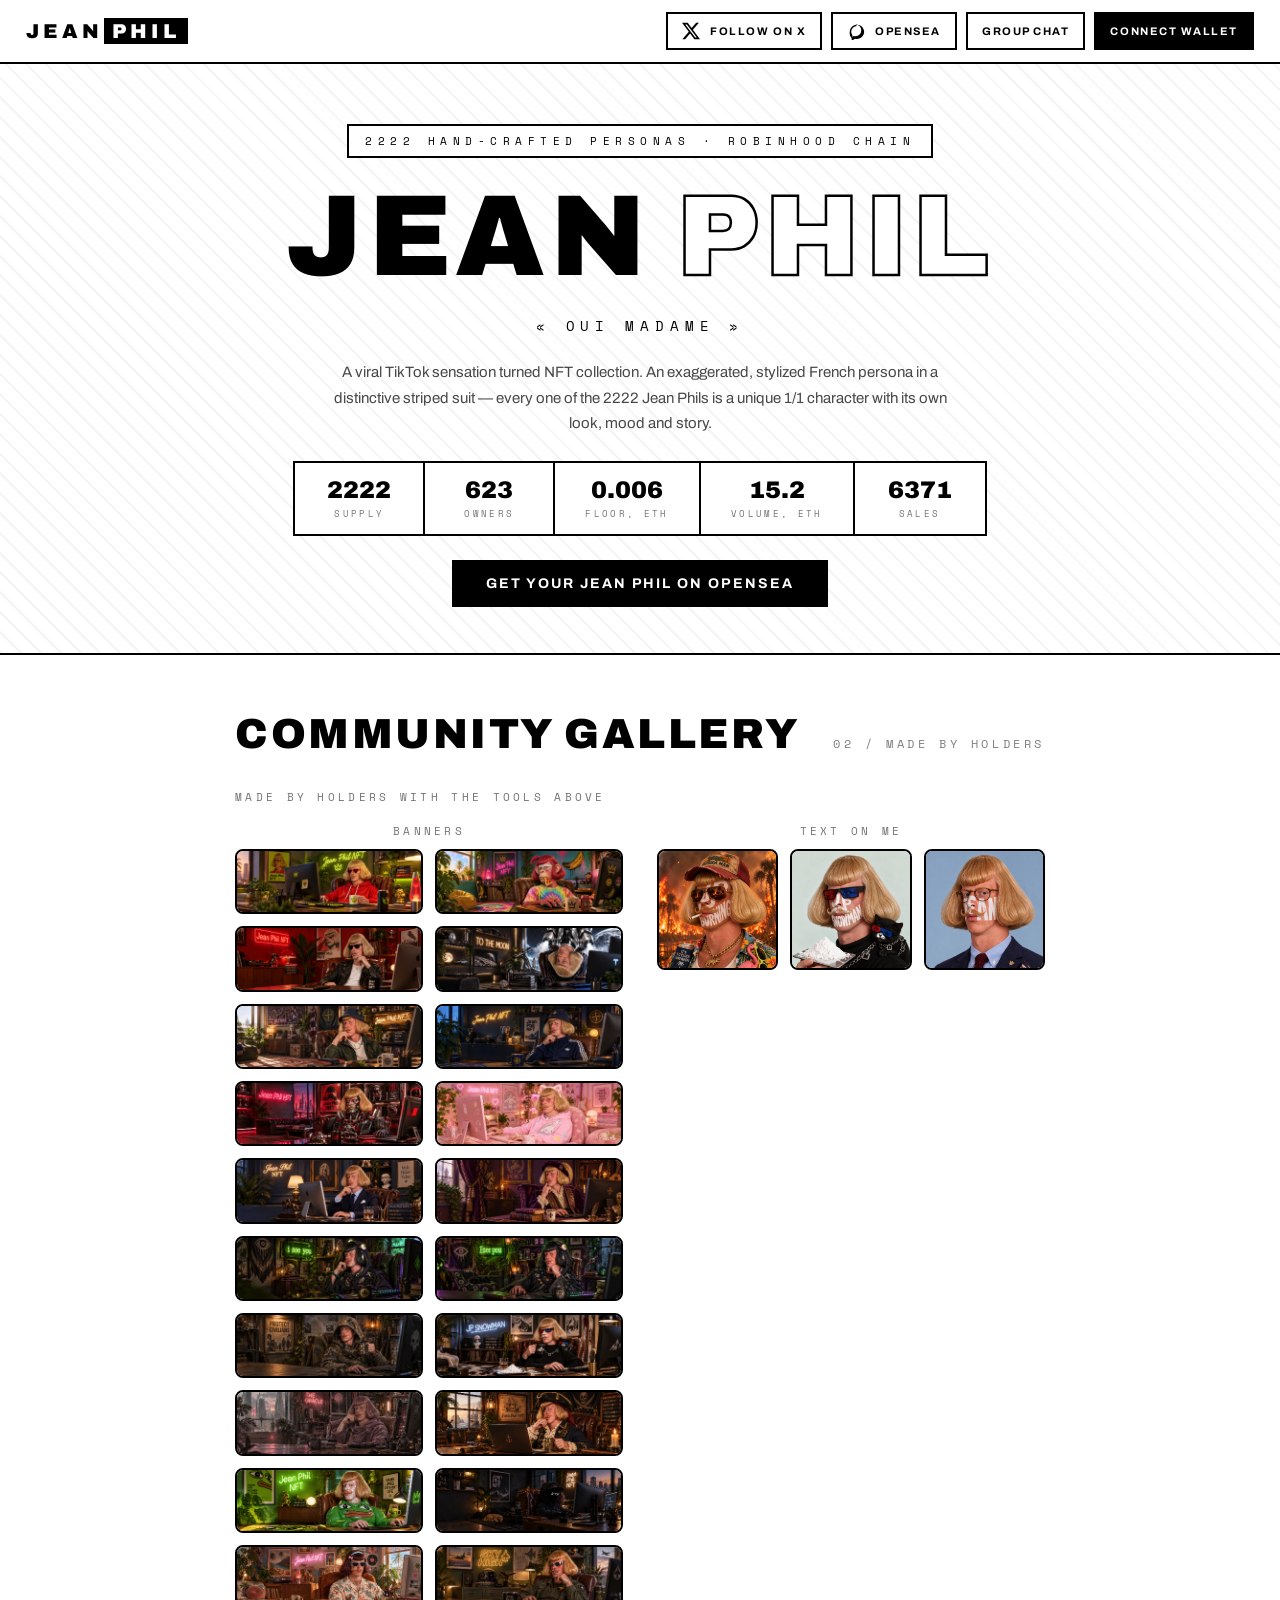
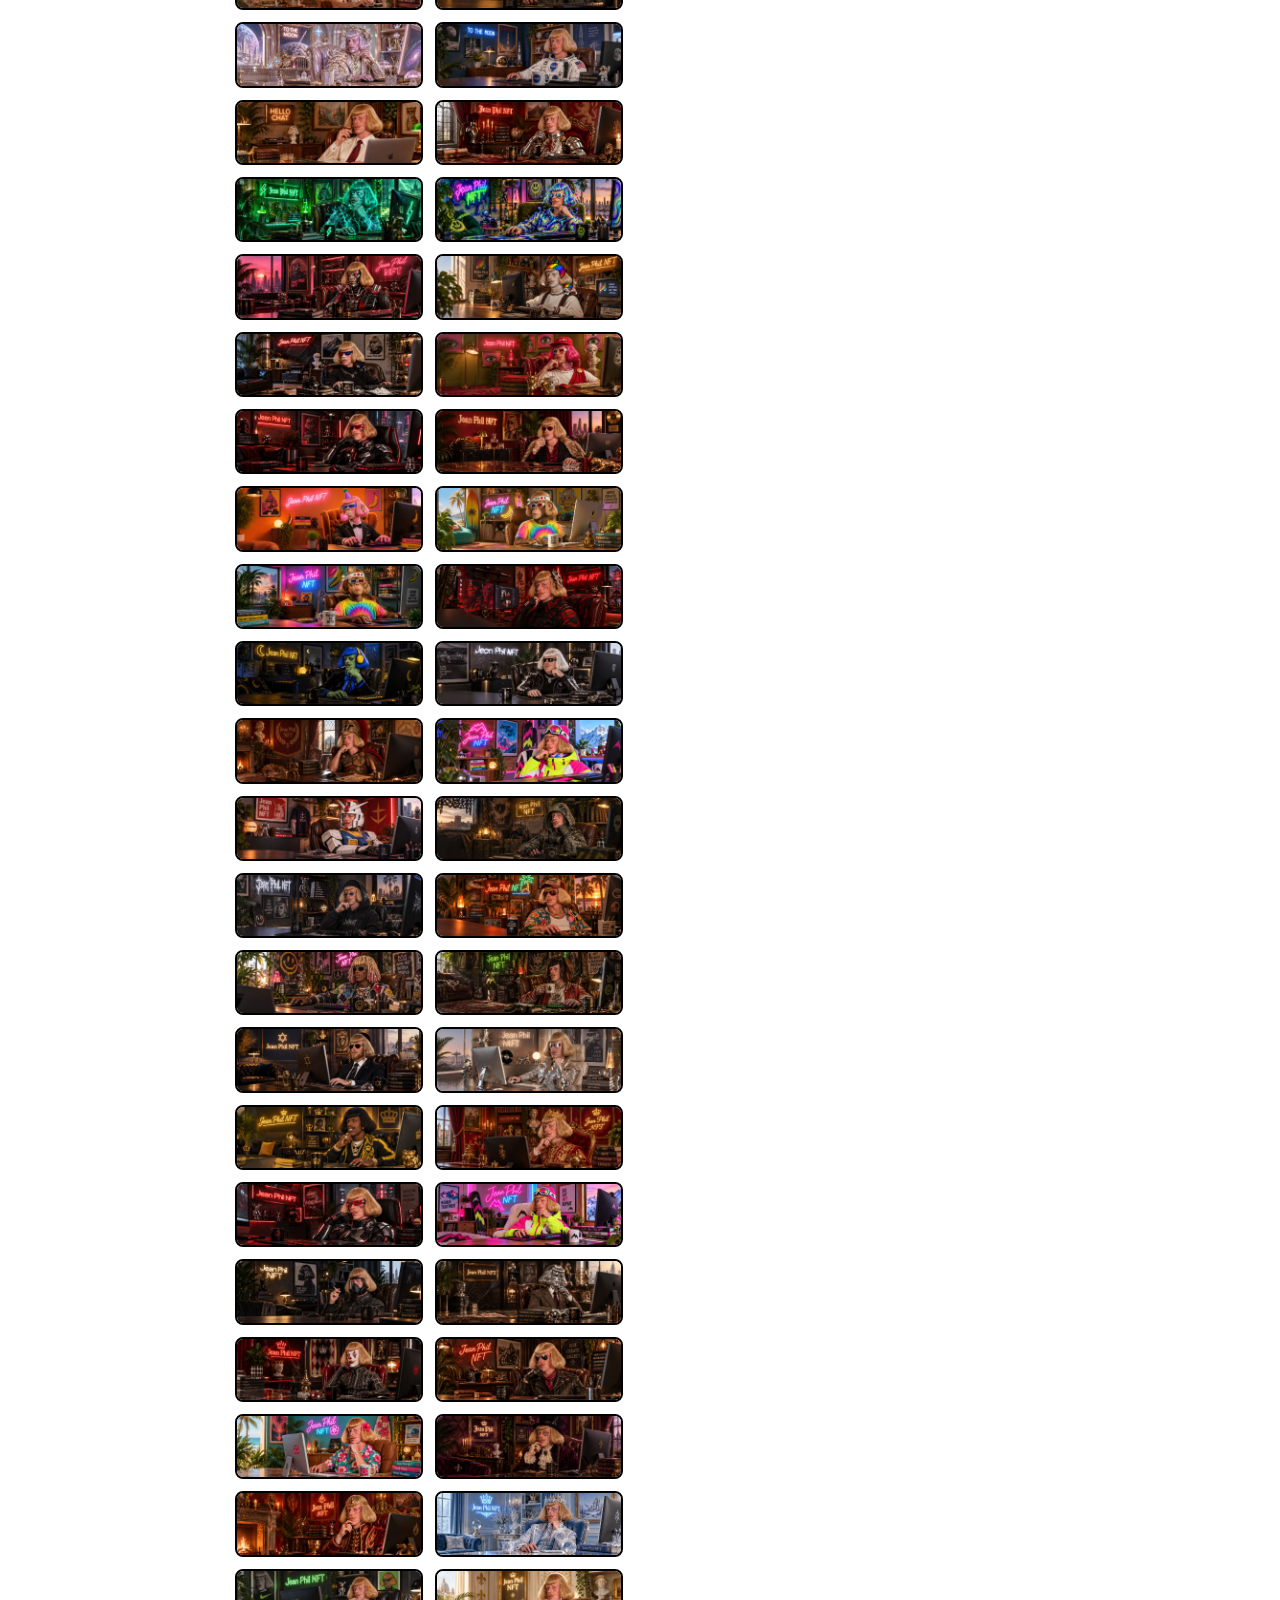
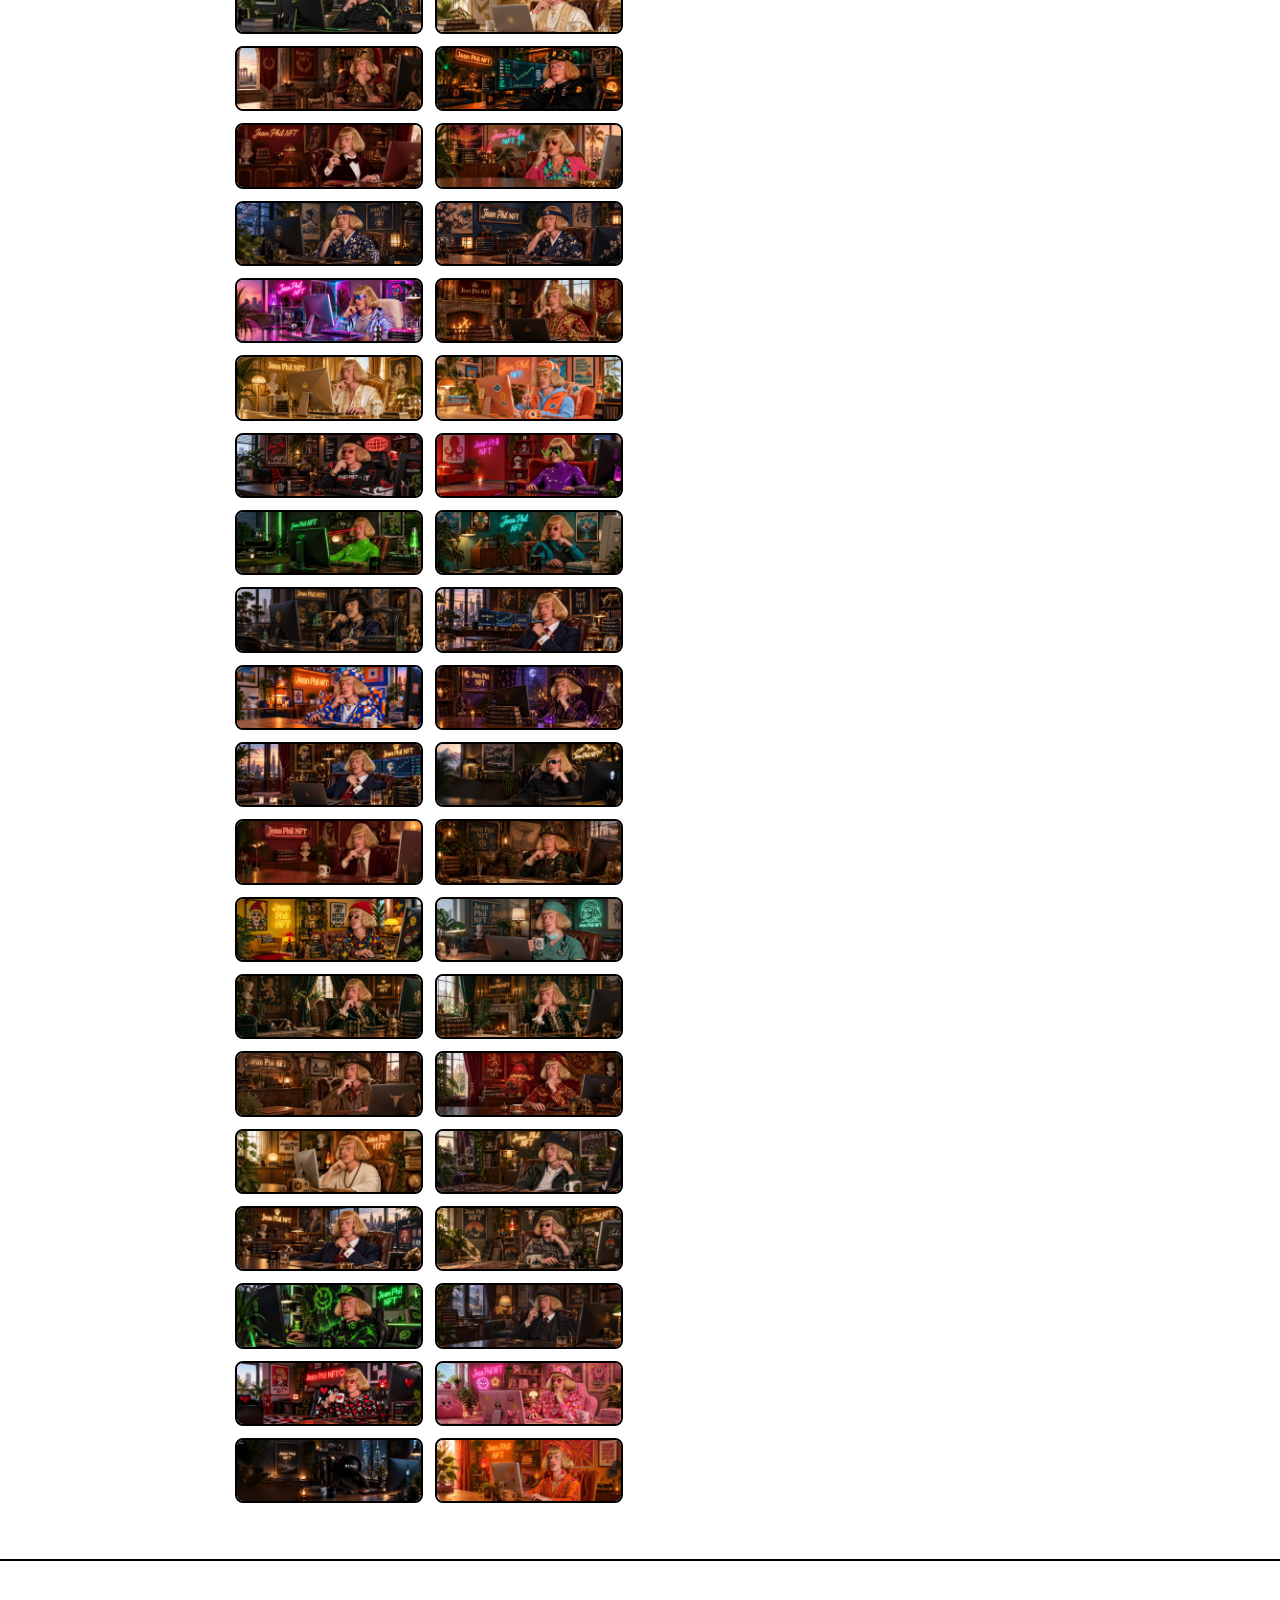
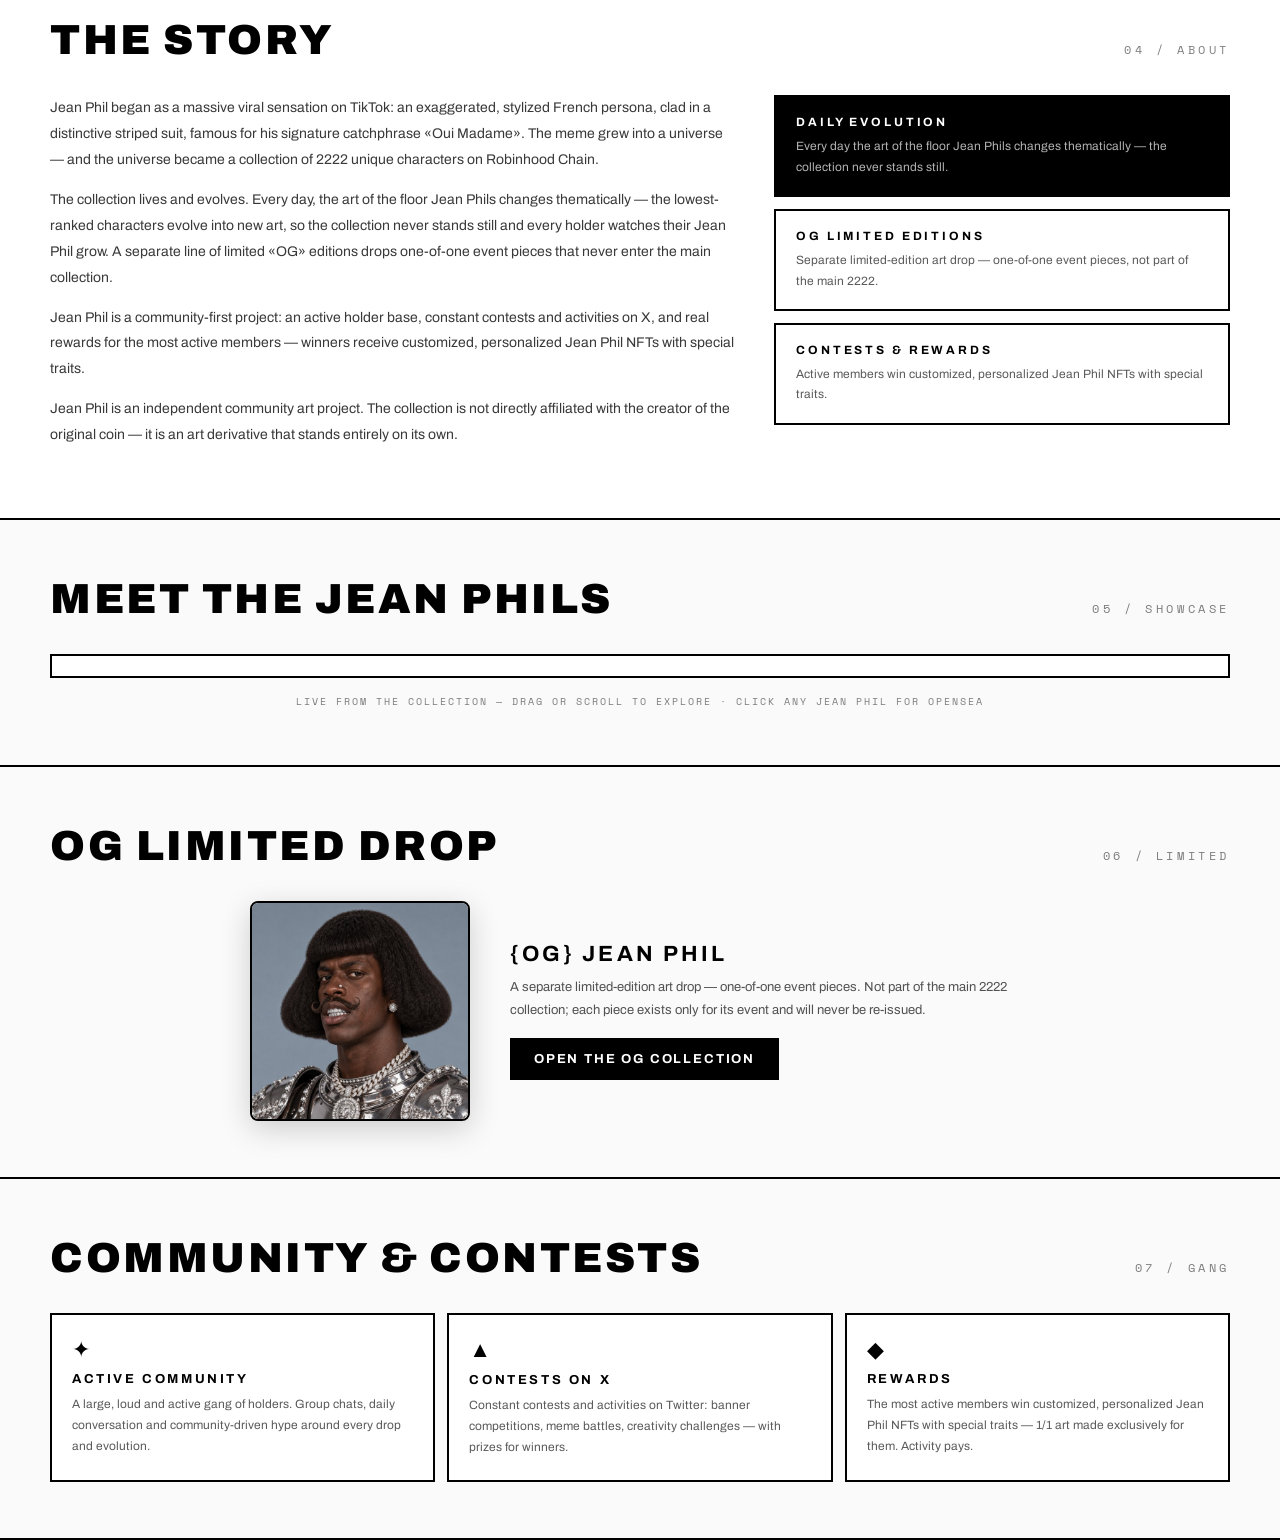
==== index.html @ 1ae53dba "banner maker: FLUX.2 fast path (~30s), status text update" ====
<!DOCTYPE html>
<html lang="en">
<head>
<meta charset="UTF-8">
<meta name="viewport" content="width=device-width, initial-scale=1">
<title>JEAN PHIL — 2222 unique personas on Robinhood Chain</title>
<meta name="description" content="A viral TikTok sensation turned NFT collection. 2222 unique Jean Phils on Robinhood Chain. Daily floor evolution, OG limited editions, holder tools, contests and rewards.">
<link href="https://fonts.googleapis.com/css2?family=Archivo:wght@400;600;700;800;900&family=Space+Mono:wght@400;700&display=swap" rel="stylesheet">
<style>
  * { margin:0; padding:0; box-sizing:border-box; }
  body { font-family:'Archivo',sans-serif; background:#ffffff; color:#000; -webkit-font-smoothing:antialiased; display:flex; flex-direction:column; align-items:center; }
  a { color:inherit; }
  .mono, .step, .sync, .status, .hint, .tool-sub { font-family:'Space Mono',monospace; }

  /* ---------- buttons ---------- */
  .btn {
    display:inline-flex; align-items:center; gap:10px;
    border:2px solid #000; background:#fff; color:#000;
    padding:12px 22px; font-family:'Archivo'; font-weight:700; font-size:13px;
    letter-spacing:.14em; text-transform:uppercase; text-decoration:none;
    cursor:pointer; transition:background .12s ease, color .12s ease;
  }
  .btn svg { width:18px; height:18px; fill:currentColor; }
  .btn:hover { background:#000; color:#fff; }
  .btn.solid { background:#000; color:#fff; }
  .btn.solid:hover { background:#333; }
  .btn.holders { background:#10b257; border-color:#10b257; color:#fff; }
  .btn.holders:hover { background:#0c8a45; border-color:#0c8a45; }

  /* ---------- header ---------- */
  header {
    position:sticky; top:0; z-index:100; background:#fff;
    border-bottom:2px solid #000;
    display:flex; align-items:center; justify-content:space-between;
    padding:12px 26px; gap:14px; flex-wrap:wrap; width:100%;
  }
  .logo { font-weight:900; font-size:20px; letter-spacing:.22em; text-decoration:none; }
  .logo em { font-style:normal; background:#000; color:#fff; padding:2px 8px; }
  nav { display:flex; gap:9px; flex-wrap:wrap; }
  nav .btn { padding:8px 14px; font-size:11px; }

  /* ---------- hero ---------- */
  .hero {
    border-bottom:2px solid #000; width:100%;
    padding:60px 24px 46px;
    display:flex; flex-direction:column; align-items:center; gap:24px; text-align:center;
    background:repeating-linear-gradient(45deg, #f4f4f4 0 2px, transparent 2px 14px);
  }
  .kicker { font-family:'Space Mono'; font-size:11px; letter-spacing:.5em; text-transform:uppercase; border:2px solid #000; padding:7px 16px; background:#fff; }
  .hero h1 { font-size:clamp(54px,9vw,120px); font-weight:900; letter-spacing:.04em; line-height:.95; }
  .hero h1 span { -webkit-text-stroke:2.5px #000; color:#fff; }
  .oui { font-family:'Space Mono'; font-size:14px; letter-spacing:.42em; text-transform:uppercase; }
  .lead { max-width:620px; font-size:15px; line-height:1.7; color:rgba(0,0,0,.72); }
  .stats { display:flex; border:2px solid #000; background:#fff; flex-wrap:wrap; }
  .stat { padding:14px 30px; border-right:2px solid #000; text-align:center; min-width:130px; }
  .stat:last-child { border-right:none; }
  .stat b { display:block; font-size:24px; font-weight:900; }
  .stat span { font-family:'Space Mono'; font-size:9px; letter-spacing:.26em; text-transform:uppercase; color:rgba(0,0,0,.55); }

  /* ---------- sections ---------- */
  section { padding:56px 24px; border-bottom:2px solid #000; width:100%; }
  .wrap { max-width:1180px; margin:0 auto; }
  .sec-head { display:flex; align-items:baseline; justify-content:space-between; gap:20px; margin-bottom:32px; flex-wrap:wrap; }
  .sec-head h2 { font-size:clamp(26px,4vw,42px); font-weight:900; letter-spacing:.06em; text-transform:uppercase; }
  .sec-head .num { font-family:'Space Mono'; font-size:12px; letter-spacing:.3em; color:rgba(0,0,0,.5); }

  /* story */
  .about-grid { display:grid; grid-template-columns:1.2fr .8fr; gap:40px; }
  .about-grid p { font-size:14px; line-height:1.85; color:rgba(0,0,0,.78); margin-bottom:14px; }
  .cards { display:flex; flex-direction:column; gap:12px; }
  .card { border:2px solid #000; padding:18px 20px; background:#fff; }
  .card h4 { font-size:12px; letter-spacing:.24em; text-transform:uppercase; margin-bottom:7px; }
  .card p { font-size:12px; line-height:1.7; color:rgba(0,0,0,.65); margin:0; }
  .card.invert { background:#000; color:#fff; }
  .card.invert p { color:rgba(255,255,255,.7); }

  /* laboratory banner */
  .lab-banner { position:relative; border-top:2px solid #000; border-bottom:2px solid #000; color:#fff; overflow:hidden; background:url("/assets/lab-banner.jpg") center 30%/cover no-repeat; }
  .lab-banner::before { content:""; position:absolute; inset:0; background:linear-gradient(100deg, rgba(11,6,22,.94) 0%, rgba(18,9,36,.78) 46%, rgba(10,6,18,.22) 100%); }
  .lab-in { position:relative; z-index:1; display:flex; align-items:center; gap:44px; flex-wrap:wrap; padding:64px 20px; max-width:1140px; margin:0 auto; }
  .lab-txt { flex:1 1 340px; }
  .lab-kick { font-family:'Space Mono',monospace; font-size:10px; letter-spacing:.34em; text-transform:uppercase; color:#2be488; }
  .lab-txt h2 { font-family:'Archivo',sans-serif; font-size:clamp(30px,4.6vw,54px); font-weight:900; text-transform:uppercase; line-height:.98; margin:12px 0 12px; color:#fff; }
  .lab-txt h2 em { font-style:normal; color:#b79bff; }
  .lab-txt p { font-size:13px; line-height:1.7; color:rgba(255,255,255,.72); max-width:460px; margin-bottom:22px; }
  .lab-cta { display:inline-flex; align-items:center; gap:10px; background:#2be488; color:#06130c; border:2px solid #2be488; font-family:'Space Mono',monospace; font-size:12px; font-weight:700; letter-spacing:.16em; text-transform:uppercase; padding:14px 30px; text-decoration:none; transition:background .15s ease, transform .12s ease; }
  .lab-cta:hover { background:#5ff2aa; border-color:#5ff2aa; transform:translateY(-2px); }
  .lab-art { flex:0 0 400px; width:400px; max-width:100%; }
  .lab-bub { animation:labrise ease-in infinite; }
  @keyframes labrise { 0% { transform:translateY(0); opacity:0; } 15% { opacity:.95; } 100% { transform:translateY(-95px); opacity:0; } }
  .lab-glow { animation:labglow 3.2s ease-in-out infinite; }
  @keyframes labglow { 0%,100% { opacity:.45; } 50% { opacity:1; } }

  /* marquee */
  .marquee { overflow-x:auto; border:2px solid #000; background:#fff; cursor:grab; scrollbar-width:none; -ms-overflow-style:none; }
  .marquee::-webkit-scrollbar { display:none; }
  .marquee.dragging { cursor:grabbing; user-select:none; }
  .marquee-track { display:flex; gap:10px; padding:10px; width:max-content; }
  @keyframes jp-scroll { from { transform:translateX(0); } to { transform:translateX(-50%); } }
  .m-item { position:relative; width:170px; height:170px; border:2px solid #000; overflow:hidden; flex:none; text-decoration:none; }
  .m-item img { width:100%; height:100%; object-fit:cover; display:block; }
  .m-item .mtag {
    position:absolute; left:0; right:0; bottom:0; background:#000; color:#fff; text-align:center;
    font-family:'Space Mono'; font-size:9px; letter-spacing:.14em; padding:5px 0;
    transform:translateY(100%); transition:transform .18s ease;
  }
  .m-item:hover .mtag { transform:translateY(0); }
  .show-note { margin-top:16px; text-align:center; font-family:'Space Mono'; font-size:10px; letter-spacing:.2em; text-transform:uppercase; color:rgba(0,0,0,.5); }

  /* og */
  .og-strip { display:flex; align-items:center; gap:40px; flex-wrap:wrap; justify-content:center; }
  .og-strip img { width:220px; height:220px; object-fit:cover; border:2px solid #000; border-radius:8px; box-shadow:0 8px 30px rgba(0,0,0,.18); }
  .og-strip .og-txt { max-width:520px; }
  .og-strip h3 { font-size:22px; letter-spacing:.14em; text-transform:uppercase; margin-bottom:10px; }
  .og-strip p { font-size:13px; line-height:1.8; color:rgba(0,0,0,.68); margin-bottom:16px; }

  /* holder tools / generators */
  .tools-gate { display:grid; grid-template-columns:1fr 1fr; gap:36px; align-items:center; }
  .gate-box { border:2px solid #000; padding:30px; text-align:center; background:#fff; }
  .gate-box h3 { font-size:20px; letter-spacing:.12em; text-transform:uppercase; margin-bottom:10px; }
  .gate-box p { font-size:12px; color:rgba(0,0,0,.6); line-height:1.7; margin-bottom:20px; }
  .tool-cards { display:flex; flex-direction:column; gap:12px; }
  .tool-card { border:2px solid #000; padding:18px 20px; display:flex; justify-content:space-between; align-items:center; gap:16px; }
  .tool-card h4 { font-size:14px; letter-spacing:.14em; text-transform:uppercase; }
  .tool-card p { font-family:'Space Mono'; font-size:10px; color:rgba(0,0,0,.55); margin-top:4px; }
  .lock { font-family:'Space Mono'; font-size:9px; letter-spacing:.22em; text-transform:uppercase; border:1.5px solid #000; padding:5px 11px; white-space:nowrap; }

  .maker { width:100%; max-width:1100px; display:flex; flex-direction:column; align-items:center; gap:22px; }
  .step { font-size:11px; letter-spacing:.3em; text-transform:uppercase; color:rgba(0,0,0,.55); }
  .sync { font-size:11px; letter-spacing:.12em; color:rgba(0,0,0,.55); }
  .sync.stale { color:#c00; }
  .status { font-size:13px; letter-spacing:.04em; text-align:center; min-height:18px; }
  .status.err { color:#c00; }
  .grid { display:grid; grid-template-columns:repeat(auto-fill, minmax(140px, 1fr)); gap:14px; width:100%; }
  .cell { position:relative; border:2px solid #000; border-radius:8px; overflow:hidden; cursor:pointer; aspect-ratio:1/1; transition:transform .12s ease, box-shadow .12s ease; }
  .cell:hover { transform:translateY(-2px); box-shadow:0 6px 18px rgba(0,0,0,.25); }
  .cell.selected { outline:4px solid #000; outline-offset:2px; }
  .cell img { width:100%; height:100%; object-fit:cover; display:block; }
  .cell .cap { position:absolute; left:0; right:0; bottom:0; background:rgba(0,0,0,.85); color:#fff; font-family:'Space Mono'; font-size:10px; letter-spacing:.14em; text-align:center; padding:4px 0; }
  .cell-refresh { position:absolute; top:6px; right:6px; width:26px; height:26px; border:2px solid #000; border-radius:50%; background:#fff; cursor:pointer; font-size:13px; line-height:1; }
  .cell-refresh:disabled { opacity:.4; }
  .tools { display:grid; grid-template-columns:1fr 1fr; gap:22px; width:100%; }
  .tool { border:2px solid #000; padding:22px; display:flex; flex-direction:column; gap:12px; }
  .tool h3 { font-size:15px; letter-spacing:.16em; text-transform:uppercase; }
  .tool-sub { font-size:10px; letter-spacing:.08em; color:rgba(0,0,0,.55); }
  .tinput {
    width:100%; padding:13px 14px; border:2px solid #000; font-family:'Space Mono';
    font-size:13px; letter-spacing:.12em; text-transform:uppercase; outline:none; background:#fff; color:#000;
  }
  .tinput:focus { background:#f4f4f4; }
  .result { width:100%; }
  .result .banner { width:100%; border:2px solid #000; border-radius:8px; display:block; }
  .result .buttons { margin-top:12px; }
  .hint { font-size:10px; letter-spacing:.1em; color:rgba(0,0,0,.55); text-align:center; line-height:1.7; }

  /* memes */
  .meme-grid { display:grid; grid-template-columns:repeat(auto-fill,minmax(240px,1fr)); gap:14px; }
  .meme-card { border:2px solid #000; background:#000; color:#fff; cursor:pointer; display:flex; flex-direction:column; transition:transform .12s ease; }
  .meme-card:hover { transform:translateY(-3px); }
  .meme-card .mtop, .meme-card .mbot { font-weight:800; text-transform:uppercase; letter-spacing:.04em; text-align:center; padding:10px 12px; font-size:14px; line-height:1.35; }
  .meme-card img { width:100%; display:block; background:#111; }
  .meme-overlay { position:fixed; inset:0; background:rgba(0,0,0,.93); display:none; align-items:center; justify-content:center; z-index:300; flex-direction:column; gap:16px; padding:24px; }
  .meme-overlay.open { display:flex; }
  .meme-overlay img { max-width:min(92vw,620px); max-height:70vh; border:2px solid #fff; background:#000; }
  .meme-overlay .mrow { display:flex; gap:10px; }

  /* community */
  .comm-grid { display:grid; grid-template-columns:repeat(3,1fr); gap:12px; }
  .comm { border:2px solid #000; padding:22px 20px; background:#fff; }
  .comm .ico { font-size:22px; margin-bottom:10px; }
  .comm h4 { font-size:13px; letter-spacing:.2em; text-transform:uppercase; margin-bottom:8px; }
  .comm p { font-size:12px; line-height:1.75; color:rgba(0,0,0,.65); }
  .tweet-wall { margin-top:12px; border:2px solid #000; background:#f6f6f6; padding:20px; display:flex; gap:12px; overflow:hidden; }
  .tweet { background:#fff; border:2px solid #000; padding:14px; min-width:250px; font-size:11px; line-height:1.6; }
  .tweet b { display:block; margin-bottom:5px; font-size:10px; letter-spacing:.1em; }

  /* gallery */
  .gcols { display:flex; gap:34px; align-items:flex-start; justify-content:center; width:100%; flex-wrap:wrap; }
  .gcol { flex:1 1 380px; min-width:300px; display:flex; flex-direction:column; gap:10px; }
  .gcol-title { font-family:'Space Mono'; font-size:11px; letter-spacing:.3em; text-transform:uppercase; color:rgba(0,0,0,.55); margin:0; text-align:center; }
  .ggrid { display:grid; grid-template-columns:repeat(auto-fill, minmax(150px, 1fr)); gap:12px; width:100%; }
  .ggrid.sq { grid-template-columns:repeat(auto-fill, minmax(120px, 1fr)); }
  .gcell { border:2px solid #000; border-radius:8px; overflow:hidden; display:block; transition:transform .12s ease, box-shadow .12s ease; }
  .gcell:hover { transform:translateY(-2px); box-shadow:0 6px 18px rgba(0,0,0,.25); }
  .gcell img { width:100%; display:block; aspect-ratio:3/1; object-fit:cover; }
  .ggrid.sq .gcell img { aspect-ratio:1/1; }

  /* lightbox + wallet modal */
  .lb-overlay { position:fixed; inset:0; z-index:200; background:rgba(255,255,255,0); display:none; align-items:center; justify-content:center; cursor:zoom-out; transition:background .25s ease; }
  .lb-overlay.in { background:rgba(255,255,255,.94); }
  .lb-overlay img { max-width:min(1152px,92vw); max-height:82vh; width:auto; height:auto; border:3px solid #000; box-shadow:0 24px 70px rgba(0,0,0,.35); transform:scale(.94); opacity:0; transition:transform .25s ease, opacity .25s ease; }
  .lb-overlay.in img { transform:scale(1); opacity:1; }
  .lb-nav { position:fixed; top:50%; transform:translateY(-50%); width:52px; height:52px; border:2px solid #000; border-radius:50%; background:#fff; color:#000; font-size:22px; line-height:1; display:flex; align-items:center; justify-content:center; cursor:pointer; user-select:none; z-index:201; transition:background .15s ease, color .15s ease; }
  .lb-nav:hover { background:#000; color:#fff; }
  .lb-nav.prev { left:18px; } .lb-nav.next { right:18px; }

  .wc-overlay { position:fixed; inset:0; z-index:300; background:rgba(255,255,255,.85); display:none; align-items:center; justify-content:center; }
  .wc-overlay.open { display:flex; }
  .wc-modal { background:#fff; border:3px solid #000; padding:22px; width:min(420px, 92vw); max-height:80vh; overflow:auto; }
  .wc-head { display:flex; justify-content:space-between; align-items:center; font-weight:900; letter-spacing:.2em; text-transform:uppercase; font-size:15px; margin-bottom:16px; }
  .wc-close { border:2px solid #000; background:#fff; width:32px; height:32px; font-size:14px; cursor:pointer; }
  .wc-close:hover { background:#000; color:#fff; }
  .wc-item { display:flex; align-items:center; gap:12px; width:100%; padding:12px 14px; border:2px solid #000; background:#fff; margin-bottom:10px; cursor:pointer; font-weight:600; font-size:15px; font-family:inherit; text-align:left; text-decoration:none; color:inherit; box-sizing:border-box; transition:background .12s ease, color .12s ease; }
  .wc-item:hover { background:#000; color:#fff; }
  .wc-item img { width:24px; height:24px; border-radius:4px; }
  .wc-item.disabled { opacity:.45; pointer-events:none; }
  .wc-note { font-family:'Space Mono'; font-size:10px; letter-spacing:.06em; color:rgba(0,0,0,.55); line-height:1.6; }

  footer { padding:36px 24px 52px; text-align:center; width:100%; }
  footer .f-logo { font-weight:900; font-size:28px; letter-spacing:.3em; margin-bottom:12px; }
  footer p { font-family:'Space Mono'; font-size:10px; letter-spacing:.18em; color:rgba(0,0,0,.5); text-transform:uppercase; line-height:2.1; }

  .buttons { display:flex; gap:14px; flex-wrap:wrap; justify-content:center; }

  @media (max-width: 860px) {
    .about-grid, .tools-gate, .tools, .comm-grid { grid-template-columns:1fr; }
    nav .btn { padding:7px 10px; font-size:10px; }
    .stat { padding:12px 18px; min-width:100px; }
    .m-item { width:130px; height:130px; }
  }
</style>
</head>
<body>

<header>
  <a class="logo" href="/">JEAN<em>PHIL</em></a>
  <nav>
    <a class="btn" href="https://x.com/jeanphil_nft" target="_blank" rel="noopener">
      <svg viewBox="0 0 24 24"><path d="M18.9 1.15h3.68l-8.04 9.19L24 22.85h-7.41l-5.8-7.58-6.64 7.58H.47l8.6-9.83L0 1.15h7.59l5.24 6.93 6.07-6.93Zm-1.29 19.5h2.04L6.49 3.24H4.3l13.31 17.41Z"/></svg>
      Follow on X
    </a>
    <a class="btn" href="https://opensea.io/collection/jeanphil-nft" target="_blank" rel="noopener">
      <svg viewBox="0 0 24 24"><path d="M22.86 13.13c0 5.27-4.28 9.54-9.55 9.54-.86 0-1.7-.12-2.5-.33l-4.58 2.64v-3.4A9.53 9.53 0 0 1 3.76 13.1c0-5.28 4.28-9.55 9.55-9.55s9.55 4.27 9.55 9.58Zm-9.55-7.7a7.7 7.7 0 0 0-7.68 7.68c0 1.75.6 3.36 1.6 4.65l-.15 1.85 2.04-1.09c.67.3 1.41.47 2.19.47a7.7 7.7 0 0 0 7.68-7.68 7.7 7.7 0 0 0-7.68-7.88Z"/></svg>
      OpenSea
    </a>
    <a class="btn" href="https://x.com/i/chat/group_join/g2101849840002969642/jQZu5H5DuI" target="_blank" rel="noopener">Group Chat</a>
    <a class="btn holders" id="holdersBtn" href="https://x.com/i/chat/group_join/g2104714618404843869/IEp0zSZjEV" target="_blank" rel="noopener" style="display:none">Holders Chat</a>
    <a class="btn solid" href="showroom/" id="showroomBtn" title="Holders only — walk the 3D showroom" style="display:none">
      <svg viewBox="0 0 24 24"><path d="M12 2 2 7.5v2h20v-2L12 2Zm-8 9v8H2v3h20v-3h-2v-8h-3v8h-3v-8h-4v8H7v-8H4Z"/></svg>
      <span id="showroomBtnLabel">Showroom</span>
    </a>
    <button class="btn solid" id="navConnectBtn" type="button">Connect Wallet</button>
  </nav>
</header>

<div class="hero">
  <span class="kicker">2222 hand-crafted personas · Robinhood Chain</span>
  <h1>JEAN <span>PHIL</span></h1>
  <div class="oui">« Oui Madame »</div>
  <p class="lead">A viral TikTok sensation turned NFT collection. An exaggerated, stylized French persona in a distinctive striped suit — every one of the 2222 Jean Phils is a unique 1/1 character with its own look, mood and story.</p>
  <div class="stats">
    <div class="stat"><b>2222</b><span>Supply</span></div>
    <div class="stat"><b id="statOwners">623</b><span>Owners</span></div>
    <div class="stat"><b id="statFloor">0.006</b><span>Floor, ETH</span></div>
    <div class="stat"><b id="statVol">15.2</b><span>Volume, ETH</span></div>
    <div class="stat"><b id="statSales">6371</b><span>Sales</span></div>
  </div>
  <a class="btn solid" style="padding:14px 32px; font-size:14px;" href="https://opensea.io/collection/jeanphil-nft" target="_blank" rel="noopener">Get your Jean Phil on OpenSea</a>
</div>

<section class="lab-banner" style="display:none">
  <div class="lab-in">
    <div class="lab-txt">
      <div class="lab-kick">Specimen program · Now open</div>
      <h2>Jean&nbsp;Phil <em>Laboratory</em></h2>
      <p>Deep underground, the machine has perfected a single procedure — the transplant of the iconic hairstyle and mustache onto any specimen. Bring any NFT you own and leave as one of us.</p>
      <a class="lab-cta" href="/laboratory/">Enter the Laboratory &#8594;</a>
    </div>
  </div>
</section>

<section id="toolsSection" style="display:none">
  <div class="wrap">
    <div class="sec-head"><h2>Holder Tools</h2><span class="num">01 / MEMBERS ONLY</span></div>
    <div class="tools-gate">
      <div class="gate-box">
        <h3>Holder verified</h3>
        <p>Welcome to the members area &mdash; the generator suite is live below. Pick any of your Jean Phils and create. Your wallet stays connected in the header.</p>
        <button class="btn solid" id="connectBtn" style="padding:13px 30px;">Connect Wallet</button>
        <p class="sync" id="sync" style="margin:14px 0 0;"></p>
      </div>
      <div class="tool-cards">
        <div class="tool-card"><div><h4>Banner Maker</h4><p>Turn your Jean Phil into a Twitter banner · 3 free per day</p></div><span class="lock">Holders</span></div>
        <div class="tool-card" style="display:none"><div><h4>Text on me</h4><p>Write anything across your Jean Phil's face · 1 free per day</p></div><span class="lock">Holders</span></div>
        <div class="tool-card"><div><h4>3D Showroom</h4><p>Walk the FW'26 collection in a 3D gallery — your Jean Phil hangs on the wall</p></div><span class="lock">Holders</span></div>
        <div class="tool-card"><div><h4>Private Chat & Rewards</h4><p>Holders-only X chat, contests and activity rewards</p></div><span class="lock">Holders</span></div>
        <div class="tool-card" style="display:none"><div><h4>Meme Machine</h4><p>AI writes demotivator memes on your Jean Phil — absurd, sharp, very crypto · 5 free per day</p></div><span class="lock">Holders</span></div>
      </div>
    </div>

    <div class="maker" style="margin-top:44px;">
      <p class="step">Connect wallet · pick your Jean Phil · generate</p>
      <p class="status" id="status"></p>
      <div class="grid" id="grid"></div>
      <div class="tools">
        <div class="tool">
          <h3>Banner Maker</h3>
          <p class="tool-sub">Your Jean Phil becomes a Twitter banner · 3 free per day</p>
          <button class="btn" id="genBtn" style="display:none">Generate My Banner</button>
          <input class="tinput" id="labelInput" maxlength="40" placeholder="ROOM SIGN TEXT (OPTIONAL)" autocomplete="off" style="display:none" />
          <p class="tool-sub" id="labelSub" style="display:none; margin:0">
            Leave empty for &ldquo;Jean Phil NFT&rdquo; in the scene · or write your own text for the room
          </p>
          <div class="result" id="result"></div>
          <p class="hint" id="hint" style="display:none">
            The post text is pre-filled. Press Copy Image, then paste the banner
            straight into your post (Ctrl+V / long-press) &mdash; X doesn&rsquo;t let
            websites attach images automatically. Crop it however you like.
          </p>
        </div>
        <div class="tool" style="display:none">
          <h3>Text on me</h3>
          <p class="tool-sub">Write anything across your Jean Phil&rsquo;s face &middot; 1 free per day</p>
          <input class="tinput" id="textInput" maxlength="40" placeholder="WRITE ANYTHING" autocomplete="off" />
          <button class="btn" id="textBtn" disabled>Write It</button>
          <p class="status" id="textStatus"></p>
          <div class="result" id="textResult"></div>
        </div>
        <div class="tool" style="display:none">
          <h3>Meme Machine</h3>
          <p class="tool-sub">The machine studies your Jean Phil and writes a demotivator meme &middot; 5 free per day</p>
          <button class="btn" id="memeBtn" style="display:none">Meme It</button>
          <p class="status" id="memeStatus"></p>
          <div class="result" id="memeResult"></div>
        </div>
      </div>
    </div>
  </div>
</section>

<section id="gallery" style="display:none">
  <div class="wrap">
    <div class="sec-head"><h2>Community Gallery</h2><span class="num">02 / MADE BY HOLDERS</span></div>
    <p class="step">Made by holders with the tools above</p>
    <div class="gcols" style="margin-top:18px;">
      <div class="gcol" id="gcolBanners">
        <p class="gcol-title">Banners</p>
        <div class="ggrid" id="ggrid"></div>
      </div>
      <div class="gcol" id="gcolText" style="display:none !important">
        <p class="gcol-title">Text on me</p>
        <div class="ggrid sq" id="tggrid"></div>
      </div>
    </div>
  </div>
</section>

<section id="memeGallery" style="display:none !important">
  <div class="wrap">
    <div class="sec-head"><h2>Meme Gallery</h2><span class="num">03 / MEMES</span></div>
    <p class="step">Demotivators by the machine and the gang — fresh ones drop daily</p>
    <div class="meme-grid" id="memeGrid" style="margin-top:18px;"></div>
  </div>
</section>

<section>
  <div class="wrap">
    <div class="sec-head"><h2>The Story</h2><span class="num">04 / ABOUT</span></div>
    <div class="about-grid">
      <div>
        <p>Jean Phil began as a massive viral sensation on TikTok: an exaggerated, stylized French persona, clad in a distinctive striped suit, famous for his signature catchphrase «Oui Madame». The meme grew into a universe — and the universe became a collection of 2222 unique characters on Robinhood Chain.</p>
        <p>The collection lives and evolves. Every day, the art of the floor Jean Phils changes thematically — the lowest-ranked characters evolve into new art, so the collection never stands still and every holder watches their Jean Phil grow. A separate line of limited «OG» editions drops one-of-one event pieces that never enter the main collection.</p>
        <p>Jean Phil is a community-first project: an active holder base, constant contests and activities on X, and real rewards for the most active members — winners receive customized, personalized Jean Phil NFTs with special traits.</p>
        <p>Jean Phil is an independent community art project. The collection is not directly affiliated with the creator of the original coin — it is an art derivative that stands entirely on its own.</p>
      </div>
      <div class="cards">
        <div class="card invert"><h4>Daily Evolution</h4><p>Every day the art of the floor Jean Phils changes thematically — the collection never stands still.</p></div>
        <div class="card"><h4>OG Limited Editions</h4><p>Separate limited-edition art drop — one-of-one event pieces, not part of the main 2222.</p></div>
        <div class="card"><h4>Contests & Rewards</h4><p>Active members win customized, personalized Jean Phil NFTs with special traits.</p></div>
      </div>
    </div>
  </div>
</section>

<section style="background:#fafafa;">
  <div class="wrap">
    <div class="sec-head"><h2>Meet the Jean Phils</h2><span class="num">05 / SHOWCASE</span></div>
    <div class="marquee">
      <div class="marquee-track" id="marqueeTrack"></div>
    </div>
    <div class="show-note">Live from the collection — drag or scroll to explore · click any Jean Phil for OpenSea</div>
  </div>
</section>

<section style="background:#fafafa;">
  <div class="wrap">
    <div class="sec-head"><h2>OG Limited Drop</h2><span class="num">06 / LIMITED</span></div>
    <div class="og-strip">
      <img src="assets/og-v2.jpg" alt="OG Jean Phil">
      <div class="og-txt">
        <h3>&#123;OG&#125; Jean Phil</h3>
        <p>A separate limited-edition art drop — one-of-one event pieces. Not part of the main 2222 collection; each piece exists only for its event and will never be re-issued.</p>
        <a class="btn solid" href="https://opensea.io/collection/og-jean-phil" target="_blank" rel="noopener">Open the OG collection</a>
      </div>
    </div>
  </div>
</section>







<section style="background:#fafafa;">
  <div class="wrap">
    <div class="sec-head"><h2>Community & Contests</h2><span class="num">07 / GANG</span></div>
    <div class="comm-grid">
      <div class="comm"><div class="ico">&#10022;</div><h4>Active Community</h4><p>A large, loud and active gang of holders. Group chats, daily conversation and community-driven hype around every drop and evolution.</p></div>
      <div class="comm"><div class="ico">&#9650;</div><h4>Contests on X</h4><p>Constant contests and activities on Twitter: banner competitions, meme battles, creativity challenges — with prizes for winners.</p></div>
      <div class="comm"><div class="ico">&#9670;</div><h4>Rewards</h4><p>The most active members win customized, personalized Jean Phil NFTs with special traits — 1/1 art made exclusively for them. Activity pays.</p></div>
    </div>
  </div>
</section>

    <div class="wc-overlay" id="wcOverlay">
      <div class="wc-modal">
        <div class="wc-head">
          <span>Connect Wallet</span>
          <button class="wc-close" id="wcClose" aria-label="Close">&#10005;</button>
        </div>
        <div id="wcList"></div>
        <p class="wc-note" id="wcNote"></p>
      </div>
    </div>

    <div class="lb-overlay" id="lbOverlay">
      <img id="lbImg" alt="Jean Phil community art">
      <button class="lb-nav prev" id="lbPrev" aria-label="Previous">&#8592;</button>
      <button class="lb-nav next" id="lbNext" aria-label="Next">&#8594;</button>
    </div>

    <div class="meme-overlay" id="memeOverlay">
      <img id="memeOvImg" alt="Jean Phil meme">
      <div class="mrow">
        <a class="btn" id="memeOvDl" download="jeanphil-meme.png">Download PNG</a>
        <button class="btn" id="memeOvClose">Close</button>
      </div>
    </div>

<script>
      const WC_PROJECT_ID = "PASTE_YOUR_REOWN_PROJECT_ID";

      const GATEWAYS = [
        "https://ipfs.filebase.io/ipfs",
        "https://dweb.link/ipfs",
        "https://ipfs.io/ipfs",
        "https://gateway.pinata.cloud/ipfs",
      ];

      const $ = (id) => document.getElementById(id);
      const status = $("status"), grid = $("grid"), connectBtn = $("connectBtn"),
            genBtn = $("genBtn"), result = $("result"), hint = $("hint");
      let selected = null, selectedTokenId = null, generatedImage = null;
      let connectedAddress = null, limitLeft = null, galleryToken = null;

      function setStatus(msg, isErr) {
        status.textContent = msg || "";
        status.className = "status" + (isErr ? " err" : "");
      }

      // NFT images go through our Worker proxy (gateway rotation + edge cache).
      // Falls back to a labeled placeholder so a cell is never an empty square.
      const imgUrlCache = new Map();
      async function loadNftImage(img, ipfsPath, tokenId) {
        // placeholder first so a cell is never empty; upgrade when the proxy answers
        const placeholder = "data:image/svg+xml;utf8," + encodeURIComponent(
          '<svg xmlns="http://www.w3.org/2000/svg" width="400" height="400">' +
          '<rect width="400" height="400" fill="#141414"/>' +
          '<text x="200" y="215" font-family="monospace" font-size="52" fill="#ffffff" text-anchor="middle">#' + tokenId + '</text></svg>');
        img.src = placeholder;
        try {
          let url = imgUrlCache.get(ipfsPath);
          if (!url) {
            const ctl = new AbortController();
            const timer = setTimeout(() => ctl.abort(), 45000); // slow gateways can take ~30s; placeholder shows meanwhile
            const r = await fetch(API_BASE + "/api/img", {
              method: "POST",
              headers: { "Content-Type": "application/json" },
              body: JSON.stringify({ cid: ipfsPath }),
              signal: ctl.signal,
            });
            clearTimeout(timer);
            if (!r.ok) throw new Error("img " + r.status);
            url = URL.createObjectURL(await r.blob()); // same-origin blob: canvas stays clean
            imgUrlCache.set(ipfsPath, url);
          }
          img.src = url;
        } catch (e) { /* placeholder stays */ }
      }

      const API_BASE = ["localhost", "127.0.0.1"].includes(location.hostname)
        ? "" // local dev: same-origin (python server on :8787)
        : "https://jeanphil-banner.jeanphilnft.workers.dev";

      async function api(path, body) {
        const r = await fetch(API_BASE + path, {
          method: "POST",
          headers: { "Content-Type": "application/json" },
          body: JSON.stringify(body),
        });
        const data = await r.json().catch(() => ({}));
        if (!r.ok) throw new Error(data.error || ("HTTP " + r.status));
        return data;
      }

      // Ownership-index freshness badge: green dot + "Index synced" when the
      // hourly cron is current, red when the index is lagging or errored.
      (async function refreshSyncBadge() {
        const el = $("sync");
        try {
          const s = await api("/api/status", {});
          if (!s.head) {
            el.textContent = "Index syncing…";
            el.classList.add("stale");
            return;
          }
          const ageMin = s.updatedAt ? Math.round((Date.now() - s.updatedAt) / 60000) : null;
          const ago = ageMin == null ? "" : ageMin < 1 ? " · just now" : ageMin < 60 ? " · " + ageMin + " min ago" : " · " + Math.round(ageMin / 60) + " h ago";
          if (s.stale || (ageMin != null && ageMin > 180)) {
            el.textContent = "Index catching up" + ago;
            el.classList.add("stale");
          } else {
            el.textContent = "Index synced" + ago;
          }
        } catch (e) {
          el.textContent = "";
        }
        setTimeout(refreshSyncBadge, 5 * 60 * 1000);
      })();

      // WalletConnect for mobile + all popular EVM wallets.
      // We only READ data, so the chain the wallet is on doesn't matter —
      // the address is identical across all EVM chains.
      async function connectViaWalletConnect() {
        if (!WC_PROJECT_ID || WC_PROJECT_ID.startsWith("PASTE_")) {
          throw new Error("WalletConnect is not configured yet. Use MetaMask or another browser wallet.");
        }
        setStatus("Opening WalletConnect...");
        const [{ default: SignClient }, { WalletConnectModal }] = await Promise.all([
          import("https://esm.sh/@walletconnect/sign-client@2"),
          import("https://esm.sh/@walletconnect/modal"),
        ]);
        const modal = new WalletConnectModal({ projectId: WC_PROJECT_ID });
        const client = await SignClient.init({
          projectId: WC_PROJECT_ID,
          metadata: {
            name: "Jean Phil Banner Maker",
            description: "Turn your Jean Phil NFT into a Twitter banner",
            url: location.origin,
            icons: [],
          },
        });
        const { uri, approval } = await client.connect({
          requiredNamespaces: { eip155: { methods: [], chains: ["eip155:1"], events: [] } },
        });
        if (uri) modal.openModal({ uri });
        const session = await approval();
        modal.closeModal();
        return session.namespaces.eip155.accounts[0].split(":")[2];
      }

      // ---- Wallet picker (EIP-6963 discovery + WalletConnect) ----
      const injectedWallets = new Map(); // uuid -> { info, provider }
      window.addEventListener("eip6963:announceProvider", (e) => {
        const { info, provider } = e.detail;
        if (info && provider && !injectedWallets.has(info.uuid)) {
          injectedWallets.set(info.uuid, { info, provider });
        }
      });
      window.dispatchEvent(new Event("eip6963:requestProvider"));

      const wcOverlay = $("wcOverlay");

      function closeWalletModal() { wcOverlay.classList.remove("open"); }
      $("wcClose").onclick = closeWalletModal;
      wcOverlay.addEventListener("click", (e) => { if (e.target === wcOverlay) closeWalletModal(); });

      const WALLET_ORDER = { "MetaMask": 0, "Trust Wallet": 1 };

      function openWalletModal() {
        const list = $("wcList");
        list.innerHTML = "";
        const wallets = [...injectedWallets.values()];
        // fallback: single injected provider that doesn't speak EIP-6963
        if (window.ethereum && !wallets.length) {
          wallets.push({ info: { name: "Browser Wallet (MetaMask etc.)", icon: "" }, provider: window.ethereum });
        }
        // fallback: Phantom injects window.phantom.ethereum (EVM), not window.ethereum
        if (window.phantom && window.phantom.ethereum &&
            ![...injectedWallets.values()].some((w) => w.provider === window.phantom.ethereum) &&
            !wallets.some((w) => w.provider === window.phantom.ethereum)) {
          wallets.push({ info: { name: "Phantom", icon: "" }, provider: window.phantom.ethereum });
        }
        // MetaMask first, Trust Wallet second, then the rest A-Z
        wallets.sort((a, b) =>
          (WALLET_ORDER[a.info.name] ?? 99) - (WALLET_ORDER[b.info.name] ?? 99) ||
          a.info.name.localeCompare(b.info.name));
        wallets.forEach((w) => {
          const b = document.createElement("button");
          b.className = "wc-item";
          b.innerHTML = (w.info.icon ? '<img src="' + w.info.icon + '" alt="">' : "") + "<span></span>";
          b.querySelector("span").textContent = w.info.name;
          b.onclick = () => { closeWalletModal(); connectWith(w.provider); };
          list.appendChild(b);
        });

        const wcConfigured = WC_PROJECT_ID && !WC_PROJECT_ID.startsWith("PASTE_");
        // Mobile fallback: no injected wallet in a regular phone browser —
        // deep-link straight into the wallet's in-app browser, where our
        // connect flow works natively. No registration or keys needed.
        const isMobile = /Android|iPhone|iPad|iPod/i.test(navigator.userAgent);
        if (!wallets.length && isMobile) {
          const dappUrl = encodeURIComponent(location.origin + location.pathname);
          const links = [
            { name: "Open in MetaMask app", href: "https://metamask.app.link/dapp/" + location.host + location.pathname },
            { name: "Open in Trust Wallet app", href: "https://link.trustwallet.com/open_url?coin_id=60&url=" + dappUrl },
            { name: "Open in Phantom app", href: "https://phantom.com/ul/browse/" + dappUrl },
          ];
          links.forEach((l) => {
            const a = document.createElement("a");
            a.className = "wc-item";
            a.href = l.href;
            a.innerHTML = "<span></span>";
            a.querySelector("span").textContent = l.name;
            list.appendChild(a);
          });
        }
        const wc = document.createElement("button");
        wc.className = "wc-item" + (wcConfigured ? "" : " disabled");
        wc.innerHTML = "<span>WalletConnect (mobile &amp; other wallets)</span>";
        if (wcConfigured) {
          wc.onclick = () => {
            closeWalletModal();
            connectViaWalletConnect().then(finishConnect).catch((e) => setStatus(e.message || "Connection failed", true));
          };
        }
        list.appendChild(wc);

        $("wcNote").textContent = wallets.length
          ? (wcConfigured ? "" : "WalletConnect setup is pending — use a browser wallet for now.")
          : isMobile
            ? "No wallet in this browser. Open the site inside your wallet app — MetaMask, Trust or Phantom above."
            : "No browser wallet detected. Install MetaMask, or use WalletConnect on mobile (setup pending).";
        wcOverlay.classList.add("open");
      }

      let watchedProvider = null;
      function watchProvider(provider) {
        if (watchedProvider === provider || !provider || !provider.on) return;
        watchedProvider = provider;
        provider.on("accountsChanged", (accs) => {
          if (accs && accs[0] && accs[0].toLowerCase() !== (connectedAddress || "").toLowerCase()) {
            setStatus("Wallet switched — reloading your Jean Phils...");
            finishConnect(accs[0]);
          }
        });
        provider.on("disconnect", () => {
          connectedAddress = null;
          connectBtn.textContent = "Connect Wallet";
          $("holdersBtn").style.display = "none";
          $("showroomBtn").style.display = "none";
          sessionStorage.removeItem("jp_holder");
        });
      }

      async function connectWith(provider) {
        try {
          setStatus("Connecting...");
          // Wallets cache the granted account per site and silently return it.
          // Revoking the cached permission first forces a fresh account picker,
          // so switching to another account actually takes effect.
          try {
            await provider.request({ method: "wallet_revokePermissions", params: [{ eth_accounts: [] }] });
          } catch (e) { /* wallet may not support revoke — continue anyway */ }
          const accounts = await provider.request({ method: "eth_requestAccounts" });
          watchProvider(provider);
          await finishConnect(accounts[0]);
        } catch (e) {
          setStatus(e.message || "Connection failed", true);
        }
      }

      async function finishConnect(address) {
        connectedAddress = address;
        connectBtn.textContent = address.slice(0, 6) + "..." + address.slice(-4);
        await loadNfts(address);
        try {
          const lim = await api("/api/limit", { address });
          limitLeft = lim.remaining;
          setStatus("Pick one of your Jean Phils:  ·  " + limitLeft + " of " + lim.limit + " free banners left today");
        } catch (e) {}
      }

      function connect() { openWalletModal(); }

      async function loadNfts(address) {
        setStatus("Checking your Jean Phils...");
        const holdersBtn = $("holdersBtn");
        try {
          const { tokens } = await api("/api/nfts", { address });
          if (!tokens.length) {
            holdersBtn.style.display = "none";
            $("showroomBtn").style.display = "none";
            sessionStorage.removeItem("jp_holder");
            setStatus("No Jean Phil NFTs found in this wallet.", true);
            return;
          }
          // holder verified — this key unlocks the showroom and future holder-only features
          sessionStorage.setItem("jp_holder", address);
          if (tokens[0] && tokens[0].imageUrl) {
            sessionStorage.setItem("jp_nft_id", tokens[0].tokenId);
            sessionStorage.setItem("jp_nft_img", tokens[0].imageUrl);
          }
          holdersBtn.style.display = "inline-flex"; // holder verified — show private chat
          $("showroomBtn").style.display = "inline-flex";
          setStatus("Pick one of your Jean Phils:");
          grid.innerHTML = "";
          tokens.forEach((t) => {
            const cell = document.createElement("div");
            cell.className = "cell";
            const img = document.createElement("img");
            img.alt = t.name;
            img.loading = "lazy";
            if (t.imageIpfs && t.imageIpfs.startsWith("ipfs://")) {
              loadNftImage(img, t.imageIpfs.slice(7), t.tokenId);
            } else if (t.imageUrl) {
              // direct URL (OpenSea CDN override) — CDN sends CORS *, canvas stays clean
              img.crossOrigin = "anonymous";
              img.src = t.imageUrl;
              img.onerror = () => {
                img.src = "data:image/svg+xml;utf8," + encodeURIComponent(
                  '<svg xmlns="http://www.w3.org/2000/svg" width="400" height="400">' +
                  '<rect width="400" height="400" fill="#141414"/>' +
                  '<text x="200" y="215" font-family="monospace" font-size="52" fill="#ffffff" text-anchor="middle">#' + t.tokenId + '</text></svg>');
              };
            }
            cell.appendChild(img);
            const cap = document.createElement("div");
            cap.className = "cap";
            cap.textContent = "#" + t.tokenId;
            cell.appendChild(cap);
            // let a holder re-pull the image from OpenSea after a Studio edit
            const re = document.createElement("button");
            re.className = "cell-refresh";
            re.title = "Refresh image from OpenSea (after a Studio edit)";
            re.textContent = "\u21BB";
            re.onclick = async (ev) => {
              ev.stopPropagation();
              re.disabled = true;
              try {
                const res = await api("/api/refresh_meta", { tokenIds: [Number(t.tokenId)] });
                const ok = res.results && res.results[0] && res.results[0].ok;
                if (ok && res.results[0].image) {
                  const url = res.results[0].image;
                  imgUrlCache.clear();
                  if (url.startsWith("ipfs://")) loadNftImage(img, url.slice(7), t.tokenId);
                  else { img.crossOrigin = "anonymous"; img.src = url; }
                  setStatus("Image for #" + t.tokenId + " refreshed from OpenSea.");
                } else {
                  setStatus("Refresh failed for #" + t.tokenId + " — try again in a minute.", true);
                }
              } catch (e2) {
                setStatus("Refresh failed: " + e2.message, true);
              } finally {
                setTimeout(() => { re.disabled = false; }, 20000);
              }
            };
            cell.appendChild(re);
            cell.onclick = () => {
              grid.querySelectorAll(".cell").forEach((c) => c.classList.remove("selected"));
              cell.classList.add("selected");
              selected = cell.querySelector("img");
              selectedTokenId = t.tokenId;
              genBtn.style.display = "inline-flex";
              $("labelInput").style.display = "block";
              $("labelSub").style.display = "block";
              $("memeBtn").style.display = "inline-flex";
              setStatus("Jean Phil #" + t.tokenId + " selected. Ready to generate.");
            };
            grid.appendChild(cell);
          });
        } catch (e) {
          $("holdersBtn").style.display = "none";
          $("showroomBtn").style.display = "none";
          setStatus("Failed to load NFTs: " + e.message, true);
        }
      }

      const BANNER_W = 1920, BANNER_H = 640;

      async function pollGenJob(jobId) {
        const deadline = Date.now() + 8 * 60 * 1000;
        while (Date.now() < deadline) {
          await new Promise((r) => setTimeout(r, 4000));
          let st;
          try {
            const r = await fetch(API_BASE + "/api/generate?job=" + encodeURIComponent(jobId));
            st = await r.json();
          } catch (e) { continue; }
          if (st.status === "done" && st.image) return st;
          if (st.status === "error") throw new Error(st.error || "generation failed");
        }
        throw new Error("gen_timeout");
      }

      async function generate() {
        if (!selected) return;
        genBtn.disabled = true;
        result.innerHTML = '<div class="spinner"></div>';
        setStatus("Generating your banner... usually under 30 seconds, you can keep the page open.");
        try {
          // the worker loads the token art itself — the client upload stays tiny
          const jobId = "g" + Date.now().toString(36) + Math.random().toString(36).slice(2, 10);
          let out;
          try {
            out = await api("/api/generate", {
              tokenId: selectedTokenId,
              address: connectedAddress,
              label: $("labelInput").value.trim(),
              job_id: jobId,
            });
          } catch (e) {
            // connection broke mid-generation — pick the result up by job id
            const msg = String(e.message || e);
            if (!/failed to fetch|networkerror|load failed|timeout/i.test(msg)) throw e;
            setStatus("Connection hiccup — checking on your banner...");
            out = await pollGenJob(jobId);
          }
          // fire-and-forget start: the result arrives via short polls
          if (!out.image && out.job_id) {
            out = await pollGenJob(out.job_id);
          }
          generatedImage = out.image;
          galleryToken = out.galleryToken || null;
          result.innerHTML = "";
          const img = document.createElement("img");
          img.className = "banner";
          img.src = generatedImage;
          result.appendChild(img);
          const row = document.createElement("div");
          row.className = "buttons";
          const dl = document.createElement("a");
          dl.className = "btn";
          dl.textContent = "Download Banner";
          dl.download = "jeanphil-banner.jpg";
          dl.href = generatedImage;
          const copy = document.createElement("button");
          copy.className = "btn";
          copy.textContent = "Copy Image";
          copy.onclick = copyImage;
          const tweet = document.createElement("a");
          tweet.className = "btn";
          const text = encodeURIComponent("Look at my new banner \u{1F440} @jeanphil_nft #JeanPhil");
          tweet.href = "https://x.com/intent/post?text=" + text;
          tweet.target = "_blank";
          tweet.rel = "noopener";
          tweet.textContent = "Post on X";
          row.appendChild(dl);
          row.appendChild(copy);
          row.appendChild(tweet);
          result.appendChild(row);
          hint.style.display = "block";
          if (typeof out.remaining === "number") limitLeft = out.remaining;
          setStatus("Done. Your banner is ready.  ·  " + limitLeft + " of 3 free banners left today.");
          // thumb (grid) + full-resolution banner -> community gallery (fire and forget)
          try {
            await img.decode();
            const th = document.createElement("canvas");
            th.width = 384; th.height = 128;
            th.getContext("2d").drawImage(img, 0, 0, 384, 128);
            const pv = document.createElement("canvas");
            pv.width = BANNER_W; pv.height = BANNER_H;
            pv.getContext("2d").drawImage(img, 0, 0, BANNER_W, BANNER_H);
            api("/api/gallery", {
              image: th.toDataURL("image/jpeg", 0.8),
              full: pv.toDataURL("image/jpeg", 0.85),
              tokenId: selectedTokenId,
              address: connectedAddress,
              galleryToken: galleryToken,
            }).then(() => loadGallery()).catch(() => {});
          } catch (e) {}
        } catch (e) {
          result.innerHTML = "";
          if (String(e.message).startsWith("daily_limit")) {
            setStatus("Daily limit reached — 3 free banners per day per wallet. Come back tomorrow.", true);
          } else if (String(e.message).startsWith("global_daily_limit")) {
            setStatus("The service is at capacity for today — please come back tomorrow.", true);
          } else if (String(e.message).startsWith("text_flagged")) {
            setStatus("This sign text is not allowed — keep it friendly.", true);
          } else if (String(e.message).startsWith("bad_text")) {
            setStatus("Sign text is too long or has unsupported symbols (letters, numbers and basic punctuation only).", true);
          } else if (String(e.message).startsWith("gen_timeout")) {
            setStatus("Generation is taking too long on the free runner \u2014 nothing was charged. Wait a few minutes and press Generate again.", true);
          } else {
            setStatus("Generation failed: " + e.message, true);
          }
        } finally {
          genBtn.disabled = false;
        }
      }

      async function copyImage() {
        if (!generatedImage) return;
        try {
          const blob = await (await fetch(generatedImage)).blob();
          await navigator.clipboard.write([new ClipboardItem({ "image/png": blob })]);
          setStatus("Banner copied to clipboard — paste it into your post (Ctrl+V).");
        } catch (e) {
          setStatus("Copy failed — use Download Banner instead.", true);
        }
      }

      connectBtn.onclick = connect;
      genBtn.onclick = generate;

      // ---- Text on me ----
      const textInput = $("textInput"), textBtn = $("textBtn"), textStatus = $("textStatus"), textResult = $("textResult");
      let textGenerated = null;
      function setTextStatus(m, isErr) {
        textStatus.textContent = m;
        textStatus.className = "status" + (isErr ? " err" : "");
      }
      textInput.addEventListener("input", () => { textBtn.disabled = !textInput.value.trim(); });
      textBtn.onclick = async () => {
        const text = textInput.value.trim();
        if (!text) return;
        if (!selectedTokenId || !selected) {
          setTextStatus("Pick one of your Jean Phils above first.", true);
          return;
        }
        textBtn.disabled = true;
        setTextStatus("Writing it on your Jean Phil…");
        try {
          await selected.decode();
          const c = document.createElement("canvas");
          c.width = selected.naturalWidth;
          c.height = selected.naturalHeight;
          c.getContext("2d").drawImage(selected, 0, 0);
          const out = await api("/api/text_on_me", {
            image: c.toDataURL("image/png"),
            tokenId: selectedTokenId,
            address: connectedAddress,
            text,
          });
          textGenerated = out.image;
          textResult.innerHTML = "";
          const img = document.createElement("img");
          img.className = "banner";
          img.src = textGenerated;
          textResult.appendChild(img);
          const row = document.createElement("div");
          row.className = "buttons";
          const dl = document.createElement("a");
          dl.className = "btn";
          dl.textContent = "Download";
          dl.download = "jeanphil-text.png";
          dl.href = textGenerated;
          const copy = document.createElement("button");
          copy.className = "btn";
          copy.textContent = "Copy Image";
          copy.onclick = async () => {
            try {
              const blob = await (await fetch(textGenerated)).blob();
              await navigator.clipboard.write([new ClipboardItem({ "image/png": blob })]);
              setTextStatus("Copied — paste it anywhere (Ctrl+V).");
            } catch (e) {
              setTextStatus("Copy failed — use Download instead.", true);
            }
          };
          const tweet = document.createElement("a");
          tweet.className = "btn";
          const t = encodeURIComponent('"' + text + '" — written on my Jean Phil \u{1F440} @jeanphil_nft #JeanPhil');
          tweet.href = "https://x.com/intent/post?text=" + t;
          tweet.target = "_blank";
          tweet.rel = "noopener";
          tweet.textContent = "Post on X";
          row.appendChild(dl);
          row.appendChild(copy);
          row.appendChild(tweet);
          textResult.appendChild(row);
          setTextStatus("Done.  ·  " + out.remaining + " of 1 free Text on me left today.");
          // thumb (square) + full-resolution portrait -> Text on me gallery (fire and forget)
          try {
            await img.decode();
            const th = document.createElement("canvas");
            th.width = 384; th.height = 384;
            th.getContext("2d").drawImage(img, 0, 0, 384, 384);
            const pv = document.createElement("canvas");
            pv.width = img.naturalWidth; pv.height = img.naturalHeight;
            pv.getContext("2d").drawImage(img, 0, 0);
            api("/api/text_gallery", {
              image: th.toDataURL("image/jpeg", 0.8),
              full: pv.toDataURL("image/jpeg", 0.85),
              tokenId: selectedTokenId,
              address: connectedAddress,
              galleryToken: out.galleryToken,
            }).then(() => loadGalleryInto("gallery_text", "tggrid", "gcolText")).catch(() => {});
          } catch (e) {}
        } catch (e) {
          const m = String(e.message || "");
          if (m.startsWith("daily_limit")) {
            setTextStatus("Daily limit reached — 1 free Text on me per day. Come back tomorrow.", true);
          } else if (m.startsWith("text_flagged")) {
            setTextStatus("This text is not allowed — keep it friendly.", true);
          } else if (m.startsWith("bad_text")) {
            setTextStatus("Text is too long or has unsupported symbols (letters, numbers and basic punctuation only).", true);
          } else if (m.startsWith("global_daily_limit")) {
            setTextStatus("The service is at capacity for today — please come back tomorrow.", true);
          } else {
            setTextStatus("Generation failed: " + e.message, true);
          }
        } finally {
          textBtn.disabled = !textInput.value.trim();
        }
      };

      // ---- Lightbox ----
      const lbOverlay = $("lbOverlay"), lbImg = $("lbImg");
      let lbList = [], lbIdx = 0;
      function openLightbox(src, list, idx) {
        lbList = list || [src];
        lbIdx = idx || 0;
        lbImg.src = src;
        lbOverlay.style.display = "flex";
        requestAnimationFrame(() => requestAnimationFrame(() => lbOverlay.classList.add("in")));
      }
      function showLb(i) {
        if (!lbList.length) return;
        lbIdx = (i + lbList.length) % lbList.length;
        lbImg.src = lbList[lbIdx];
      }
      function closeLightbox() {
        lbOverlay.classList.remove("in");
        setTimeout(() => { lbOverlay.style.display = "none"; lbImg.src = ""; lbList = []; }, 250);
      }
      lbOverlay.addEventListener("click", closeLightbox);
      $("lbPrev").addEventListener("click", (e) => { e.stopPropagation(); showLb(lbIdx - 1); });
      $("lbNext").addEventListener("click", (e) => { e.stopPropagation(); showLb(lbIdx + 1); });
      document.addEventListener("keydown", (e) => {
        if (lbOverlay.style.display !== "flex") return;
        if (e.key === "Escape") closeLightbox();
        else if (e.key === "ArrowRight") showLb(lbIdx + 1);
        else if (e.key === "ArrowLeft") showLb(lbIdx - 1);
      });

      // ---- Community galleries (previews committed to the repo) ----
      async function loadGalleryInto(folder, gridId, colId) {
        try {
          const r = await fetch(folder + "/index.json?_=" + Date.now());
          if (!r.ok) return;
          const items = await r.json();
          if (!Array.isArray(items) || !items.length) return;
          $("gallery").style.display = "flex";
          if (colId) $(colId).style.display = "flex";
          const g = $(gridId);
          g.innerHTML = "";
          items.forEach((it, i) => {
            const a = document.createElement("a");
            a.className = "gcell";
            a.href = folder + "/" + it.f;
            a.style.cursor = "zoom-in";
            const im = document.createElement("img");
            im.loading = "lazy";
            im.src = folder + "/" + it.f;
            im.alt = "Jean Phil community art";
            a.appendChild(im);
            a.addEventListener("click", (e) => {
              e.preventDefault();
              const full = items.map((x) => folder + "/" + (x.full || x.f));
              openLightbox(full[i], full, i);
            });
            g.appendChild(a);
          });
        } catch (e) {}
      }
      function loadGallery() {
        loadGalleryInto("gallery", "ggrid", null);
        loadGalleryInto("gallery_text", "tggrid", "gcolText");
      }
      loadGallery();

      // dev mode: ?dev_address=0x... skips wallet connect (local testing only)
      const dev = new URLSearchParams(location.search).get("dev_address");
      if (dev) {
        connectedAddress = dev;
        connectBtn.style.display = "none";
        setStatus("Dev mode: " + dev.slice(0, 6) + "..." + dev.slice(-4));
        loadNfts(dev);
      }

      // ---- Live collection stats (OpenSea, static fallback) ----
      (async function loadStats() {
        try {
          const r = await fetch("https://api.opensea.io/api/v2/collections/jeanphil-nft/stats");
          if (!r.ok) return;
          const d = await r.json();
          const t = d.stats || d.total || {};
          const set = (id, v, fix) => { if (v != null) $(id).textContent = Number(v).toFixed(fix); };
          set("statOwners", t.num_owners, 0);
          set("statFloor", t.floor_price, 3);
          set("statVol", t.volume, 1);
          set("statSales", t.sales, 0);
        } catch (e) {}
      })();

      // ---- Meet the Jean Phils: live marquee from the collection index ----
      (async function loadMarquee() {
        try {
          const d = await api("/api/sample", { n: 26 });
          const toks = (d.tokens || []).filter(t => t.image);
          if (!toks.length) return;
          const track = $("marqueeTrack");
          const make = (t) => {
            const a = document.createElement("a");
            a.className = "m-item";
            a.href = "https://opensea.io/assets/ethereum/0x7d380a6e71945a9f4f04a3fdf92bcc84a6cb173f/" + t.tokenId;
            a.target = "_blank"; a.rel = "noopener";
            const im = document.createElement("img");
            im.loading = "lazy"; im.alt = t.name || ("Jean Phil #" + t.tokenId);
            if (t.imageIpfs) {
              // ipfs: via Worker proxy (gateway rotation + edge cache)
              loadNftImage(im, t.imageIpfs.replace("ipfs://", ""), t.tokenId);
            } else {
              im.crossOrigin = "anonymous";
              im.onerror = () => a.remove();
              im.src = t.image;
            }
            const tag = document.createElement("span");
            tag.className = "mtag";
            tag.textContent = "Jean Phil #" + t.tokenId + " · OpenSea ↗";
            a.appendChild(im); a.appendChild(tag);
            return a;
          };
          // two copies for the seamless loop
          toks.forEach(t => track.appendChild(make(t)));
          toks.forEach(t => track.appendChild(make(t)));
        } catch (e) {}
      })();

      // WalletConnect (Reown) project id — free at https://cloud.reown.com
      // Needed only for mobile / non-injected wallets.
    </script>


<script>
// ---- Header wallet button: mirrors the main Connect Wallet flow ----
(function () {
  const nav = document.getElementById("navConnectBtn");
  const main = document.getElementById("connectBtn");
  if (!nav || !main) return;
  nav.addEventListener("click", () => main.click());
  const sync = () => {
    nav.textContent = main.textContent;
    nav.disabled = main.disabled;
    nav.classList.toggle("connected", main.textContent.indexOf("...") !== -1);
  };
  new MutationObserver(sync).observe(main, { childList: true, attributes: true, subtree: true });
  sync();
})();

// ---- Holder Tools visibility: only after holder verification ----
(function () {
  const sec = document.getElementById("toolsSection");
  const holdersBtn = document.getElementById("holdersBtn");
  if (!sec || !holdersBtn) return;
  const apply = () => {
    sec.style.display = holdersBtn.style.display === "none" ? "none" : "";
  };
  new MutationObserver(apply).observe(holdersBtn, { attributes: true, attributeFilter: ["style"] });
  apply();
})();

// ---- Meet the Jean Phils: auto-scroll + drag + wheel ----
(function () {
  const box = document.querySelector(".marquee");
  const track = document.getElementById("marqueeTrack");
  if (!box || !track) return;
  let auto = true, hover = false, dragging = false, sx = 0, sl = 0, resume = null;
  box.addEventListener("mouseenter", () => { hover = true; });
  box.addEventListener("mouseleave", () => { hover = false; dragging = false; box.classList.remove("dragging"); });
  box.addEventListener("wheel", (e) => {
    e.preventDefault();
    auto = false;
    box.scrollLeft += e.deltaY;
    clearTimeout(resume);
    resume = setTimeout(() => { auto = true; }, 4000);
  }, { passive: false });
  box.addEventListener("pointerdown", (e) => {
    dragging = true; sx = e.clientX; sl = box.scrollLeft;
    box.classList.add("dragging");
    try { box.setPointerCapture(e.pointerId); } catch (err) {}
  });
  box.addEventListener("pointermove", (e) => {
    if (!dragging) return;
    auto = false;
    box.scrollLeft = sl - (e.clientX - sx);
  });
  const end = () => {
    if (!dragging) return;
    dragging = false; box.classList.remove("dragging");
    clearTimeout(resume);
    resume = setTimeout(() => { auto = true; }, 4000);
  };
  box.addEventListener("pointerup", end);
  box.addEventListener("pointercancel", end);
  (function tick() {
    requestAnimationFrame(tick);
    const half = track.scrollWidth / 2;
    if (!auto || hover || dragging || half <= 0) return;
    box.scrollLeft += 0.6;
    if (box.scrollLeft >= half) box.scrollLeft -= half;
  })();
})();

// ---- Meme Machine: AI-written demotivator on the selected Jean Phil ----
(function () {
  const btn = document.getElementById("memeBtn");
  const status = document.getElementById("memeStatus");
  const result = document.getElementById("memeResult");
  if (!btn || !status || !result) return;
  const set = (m, err) => { status.textContent = m; status.className = "status" + (err ? " err" : ""); };

  // Black frame, top line, square photo, bottom punchline — 1080 wide.
  function drawMeme(img, top, bottom) {
    const W = 1080, PAD = 28, TEXT_H = 150;
    const IW = W - PAD * 2;
    const H = PAD + TEXT_H + IW + TEXT_H + PAD;
    const c = document.createElement("canvas");
    c.width = W; c.height = H;
    const x = c.getContext("2d");
    x.fillStyle = "#000"; x.fillRect(0, 0, W, H);
    x.fillStyle = "#fff";
    x.textAlign = "center"; x.textBaseline = "middle";
    const fit = (text, maxW, base) => {
      let size = base;
      x.font = "800 " + size + "px Arial, Helvetica, sans-serif";
      while (size > 22 && x.measureText(text).width > maxW) {
        size -= 4;
        x.font = "800 " + size + "px Arial, Helvetica, sans-serif";
      }
    };
    const topLine = top.toUpperCase(), botLine = bottom.toUpperCase();
    const iy = PAD + TEXT_H;
    const s = Math.min(img.naturalWidth || IW, img.naturalHeight || IW);
    x.save();
    x.beginPath(); x.rect(PAD, iy, IW, IW); x.clip();
    if (img.naturalWidth) x.drawImage(img, (img.naturalWidth - s) / 2, (img.naturalHeight - s) / 2, s, s, PAD, iy, IW, IW);
    else { x.fillStyle = "#141414"; x.fillRect(PAD, iy, IW, IW); x.fillStyle = "#fff"; }
    x.restore();
    fit(topLine, W - PAD * 4, 72);
    x.fillText(topLine, W / 2, PAD + TEXT_H / 2);
    fit(botLine, W - PAD * 4, 64);
    x.fillText(botLine, W / 2, iy + IW + TEXT_H / 2);
    return c;
  }

  btn.onclick = async () => {
    if (typeof selected === "undefined" || !selected || !selectedTokenId) {
      set("Pick one of your Jean Phils above first.", true);
      return;
    }
    btn.disabled = true;
    set("The machine is studying your Jean Phil…");
    result.innerHTML = "";
    try {
      await selected.decode();
      const c = document.createElement("canvas");
      c.width = selected.naturalWidth;
      c.height = selected.naturalHeight;
      c.getContext("2d").drawImage(selected, 0, 0);
      const out = await api("/api/meme", {
        image: c.toDataURL("image/png"),
        tokenId: selectedTokenId,
        address: connectedAddress,
      });
      const url = drawMeme(selected, out.top, out.bottom).toDataURL("image/png");
      const img = document.createElement("img");
      img.className = "banner";
      img.alt = "Jean Phil meme";
      img.src = url;
      result.appendChild(img);
      const row = document.createElement("div");
      row.className = "buttons";
      const dl = document.createElement("a");
      dl.className = "btn";
      dl.textContent = "Download Meme";
      dl.download = "jeanphil-meme.png";
      dl.href = url;
      const copy = document.createElement("button");
      copy.className = "btn";
      copy.textContent = "Copy Image";
      copy.onclick = async () => {
        try {
          const blob = await (await fetch(url)).blob();
          await navigator.clipboard.write([new ClipboardItem({ "image/png": blob })]);
          set("Meme copied — paste it into your post (Ctrl+V).");
        } catch (e) {
          set("Copy failed — use Download instead.", true);
        }
      };
      const tweet = document.createElement("a");
      tweet.className = "btn";
      tweet.href = "https://x.com/intent/post?text=" +
        encodeURIComponent("My Jean Phil said it best \u{1F440} @jeanphil_nft #JeanPhil");
      tweet.target = "_blank";
      tweet.rel = "noopener";
      tweet.textContent = "Post on X";
      row.appendChild(dl);
      row.appendChild(copy);
      row.appendChild(tweet);
      result.appendChild(row);
      set("Meme ready.  ·  " + (out.remaining != null ? out.remaining + " of 5 free memes left today." : ""));
      // captions -> meme gallery manifest (cards render client-side); fire and forget
      api("/api/meme_gallery", {
        address: connectedAddress,
        tokenId: selectedTokenId,
        top: out.top,
        bottom: out.bottom,
        galleryToken: out.galleryToken,
      }).then(() => { if (typeof window.loadMemeGallery === "function") window.loadMemeGallery(); }).catch(() => {});
    } catch (e) {
      result.innerHTML = "";
      if (String(e.message).startsWith("daily_limit")) {
        set("Daily limit reached — 5 free memes per day per wallet. Come back tomorrow.", true);
      } else if (String(e.message).startsWith("global_daily_limit")) {
        set("The machine is at capacity for today — please come back tomorrow.", true);
      } else {
        set("Meme failed: " + e.message, true);
      }
    } finally {
      btn.disabled = false;
    }
  };
})();

// ---- Meme Gallery: cards rendered from the manifest (image via proxy) ----
(function () {
  const grid = document.getElementById("memeGrid");
  const sec = document.getElementById("memeGallery");
  if (!grid || !sec) return;
  const ov = document.getElementById("memeOverlay");
  const ovImg = document.getElementById("memeOvImg");
  const ovDl = document.getElementById("memeOvDl");

  function drawMemeCanvas(img, top, bottom) {
    const W = 1080, PAD = 28, TEXT_H = 150;
    const IW = W - PAD * 2;
    const H = PAD + TEXT_H + IW + TEXT_H + PAD;
    const c = document.createElement("canvas");
    c.width = W; c.height = H;
    const x = c.getContext("2d");
    x.fillStyle = "#000"; x.fillRect(0, 0, W, H);
    x.fillStyle = "#fff";
    x.textAlign = "center"; x.textBaseline = "middle";
    const fit = (text, maxW, base) => {
      let size = base;
      x.font = "800 " + size + "px Arial, Helvetica, sans-serif";
      while (size > 22 && x.measureText(text).width > maxW) {
        size -= 4;
        x.font = "800 " + size + "px Arial, Helvetica, sans-serif";
      }
    };
    const iy = PAD + TEXT_H;
    x.save();
    x.beginPath(); x.rect(PAD, iy, IW, IW); x.clip();
    if (img.naturalWidth) {
      const s = Math.min(img.naturalWidth, img.naturalHeight);
      x.drawImage(img, (img.naturalWidth - s) / 2, (img.naturalHeight - s) / 2, s, s, PAD, iy, IW, IW);
    } else {
      x.fillStyle = "#141414"; x.fillRect(PAD, iy, IW, IW);
    }
    x.restore();
    fit(top.toUpperCase(), W - PAD * 4, 72);
    x.fillText(top.toUpperCase(), W / 2, PAD + TEXT_H / 2);
    fit(bottom.toUpperCase(), W - PAD * 4, 64);
    x.fillText(bottom.toUpperCase(), W / 2, iy + IW + TEXT_H / 2);
    return c;
  }

  window.loadMemeGallery = async function () {
    try {
      const d = await api("/api/meme_manifest", {});
      const memes = (d.memes || []).slice(0, 12);
      grid.innerHTML = "";
      if (!memes.length) { sec.style.display = "none"; return; }
      sec.style.display = "";
      memes.forEach((m) => {
        const card = document.createElement("div");
        card.className = "meme-card";
        const t = document.createElement("div");
        t.className = "mtop";
        t.textContent = m.top;
        const im = document.createElement("img");
        im.alt = "Jean Phil #" + m.t;
        if (m.c) loadNftImage(im, m.c, m.t);
        else im.src = "data:image/svg+xml;utf8," + encodeURIComponent(
          '<svg xmlns="http://www.w3.org/2000/svg" width="400" height="400"><rect width="400" height="400" fill="#141414"/><text x="200" y="215" font-family="monospace" font-size="52" fill="#ffffff" text-anchor="middle">#' + m.t + "</text></svg>");
        const b = document.createElement("div");
        b.className = "mbot";
        b.textContent = m.bottom;
        card.appendChild(t);
        card.appendChild(im);
        card.appendChild(b);
        card.onclick = async () => {
          try { if (!im.naturalWidth) await im.decode(); } catch (e) {}
          const url = drawMemeCanvas(im, m.top, m.bottom).toDataURL("image/png");
          ovImg.src = url;
          ovDl.href = url;
          ov.classList.add("open");
        };
        grid.appendChild(card);
      });
    } catch (e) {}
  };
  window.loadMemeGallery();

  const close = () => ov.classList.remove("open");
  document.getElementById("memeOvClose").addEventListener("click", close);
  ov.addEventListener("click", (e) => { if (e.target === ov) close(); });
  document.addEventListener("keydown", (e) => { if (e.key === "Escape") close(); });
})();
</script>

</body>
</html>
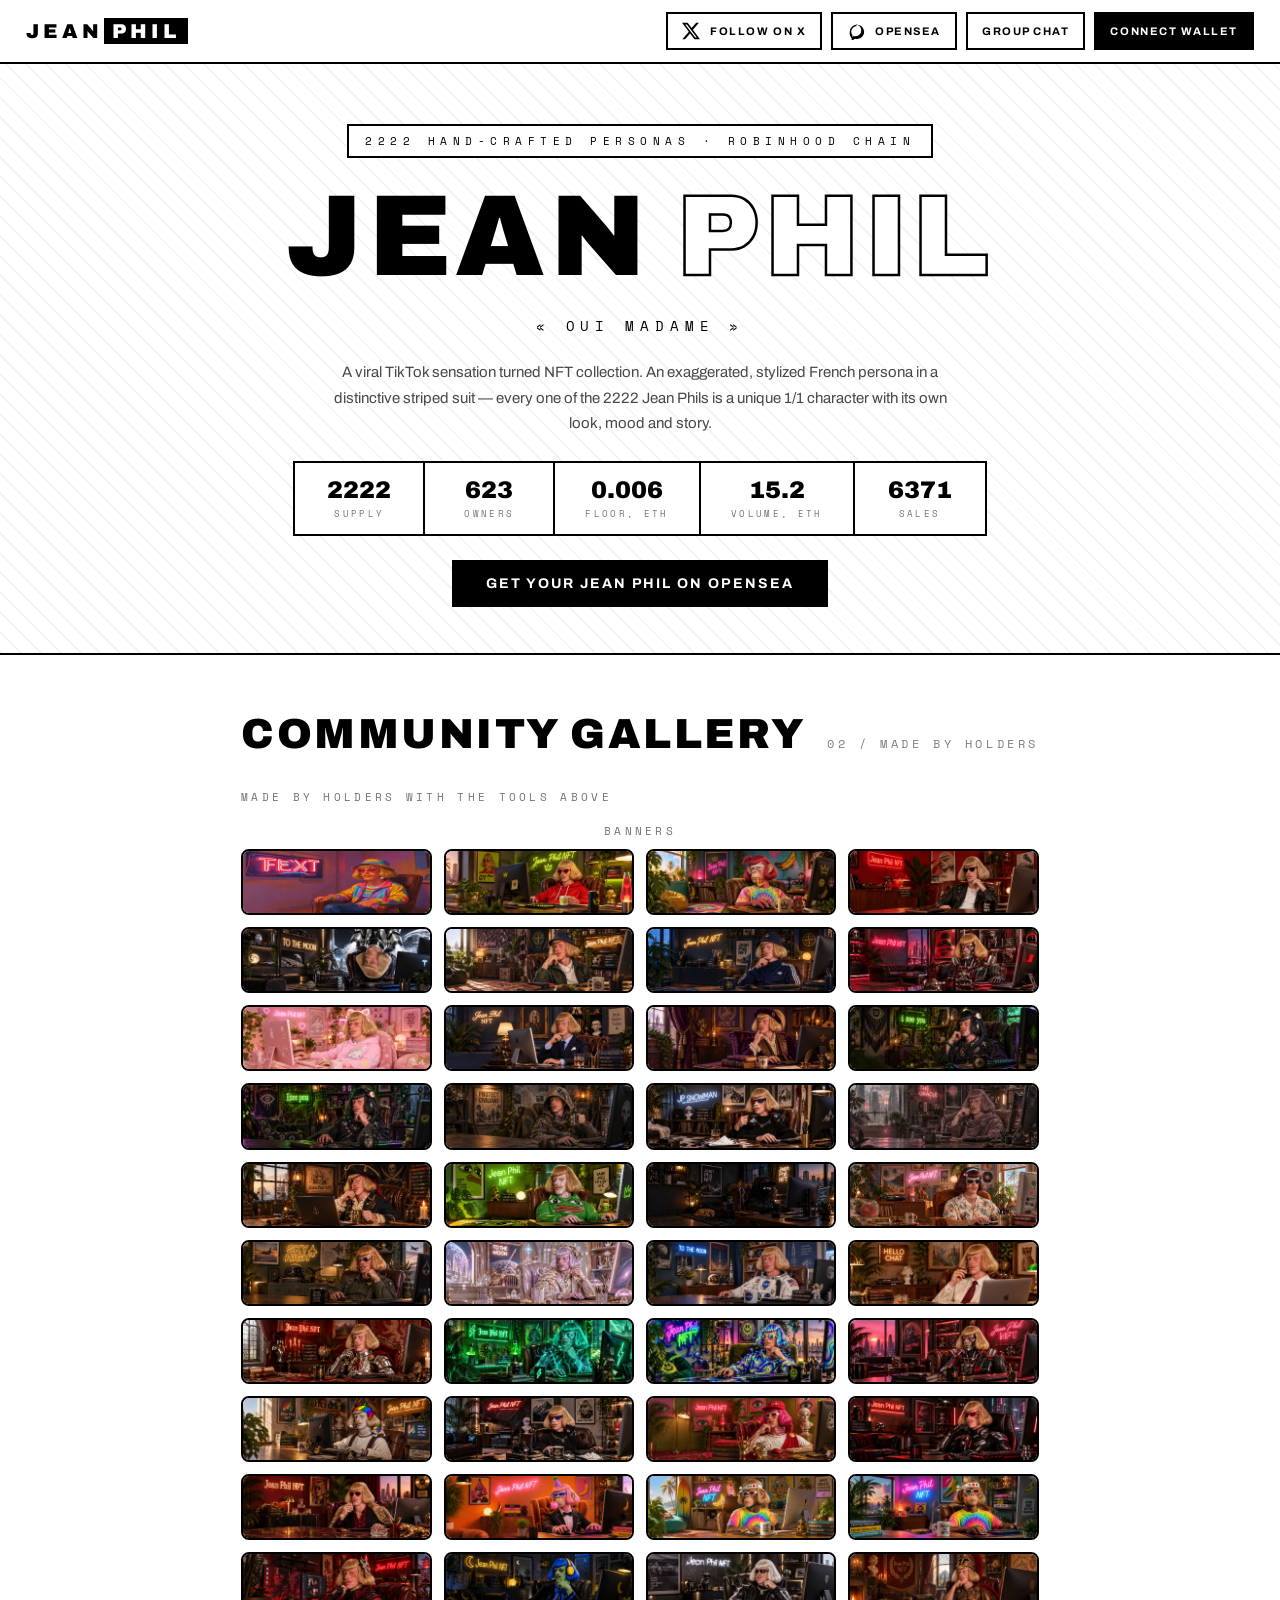
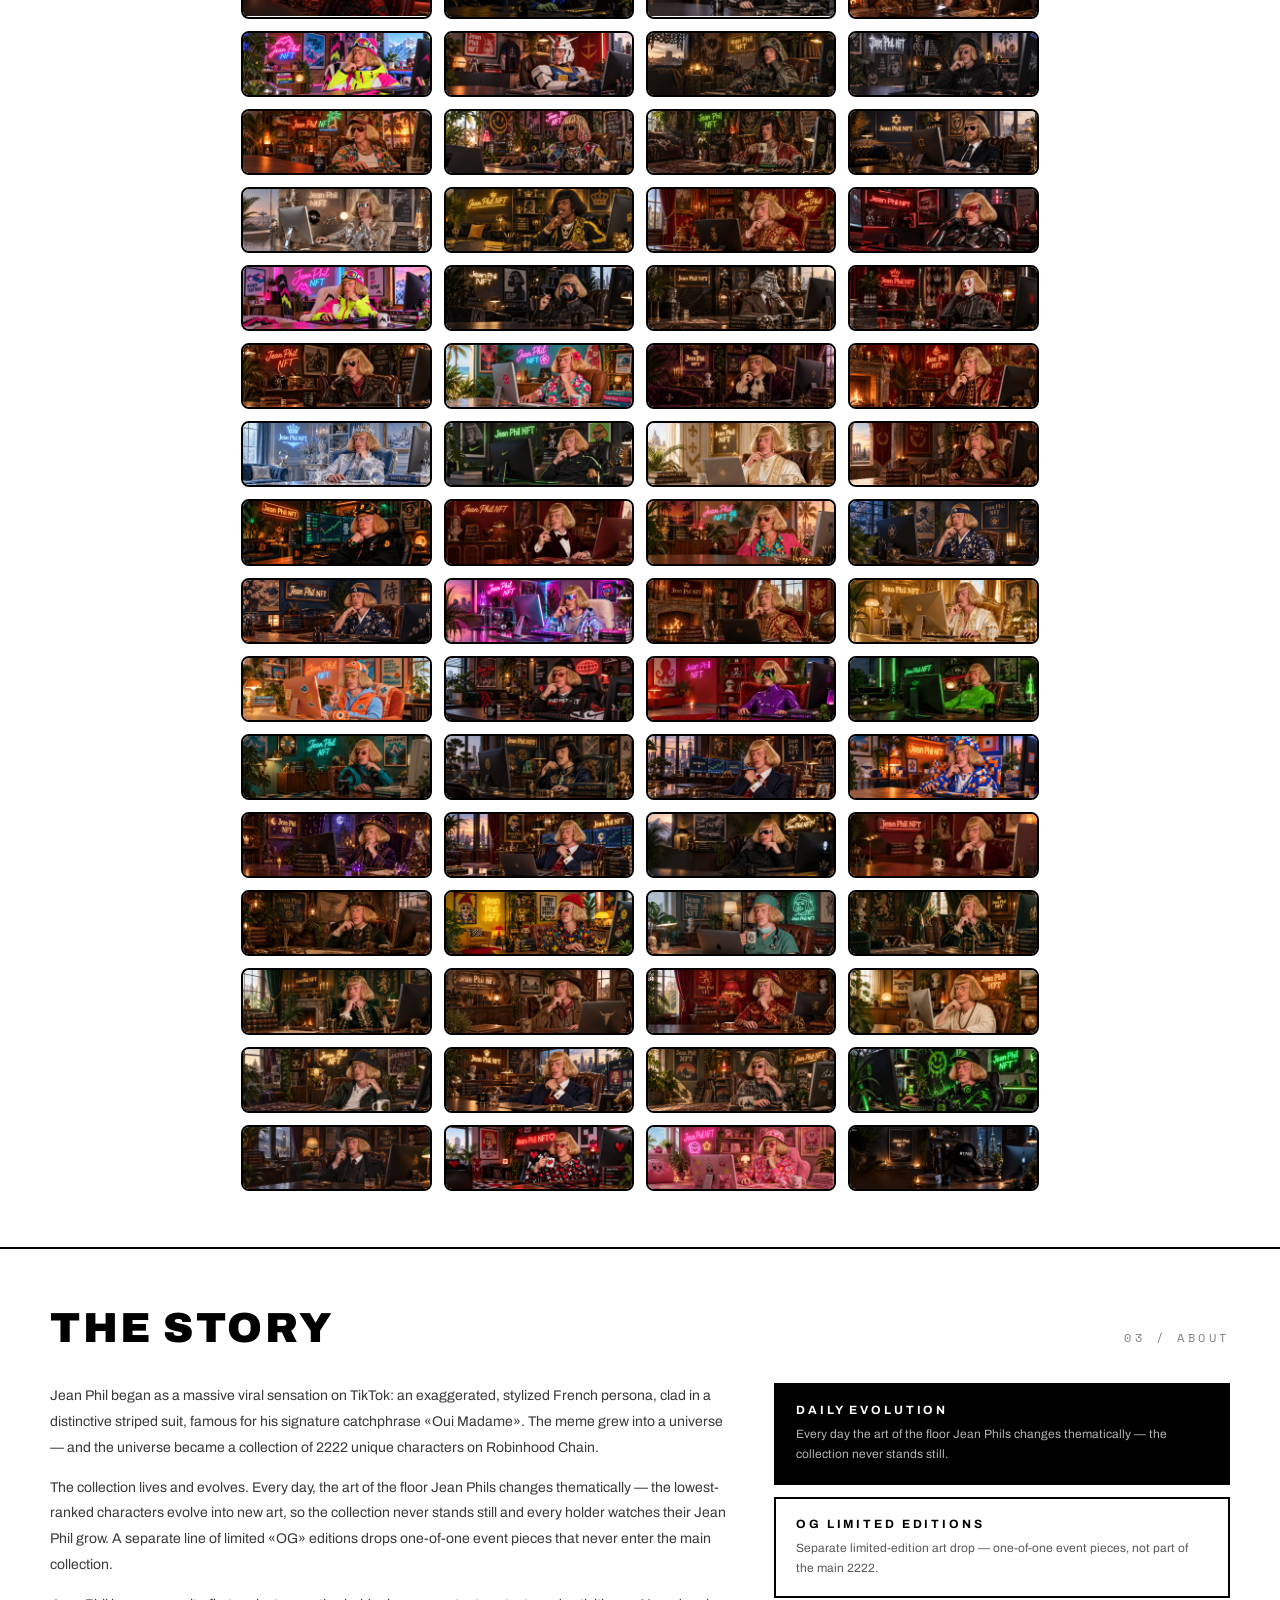
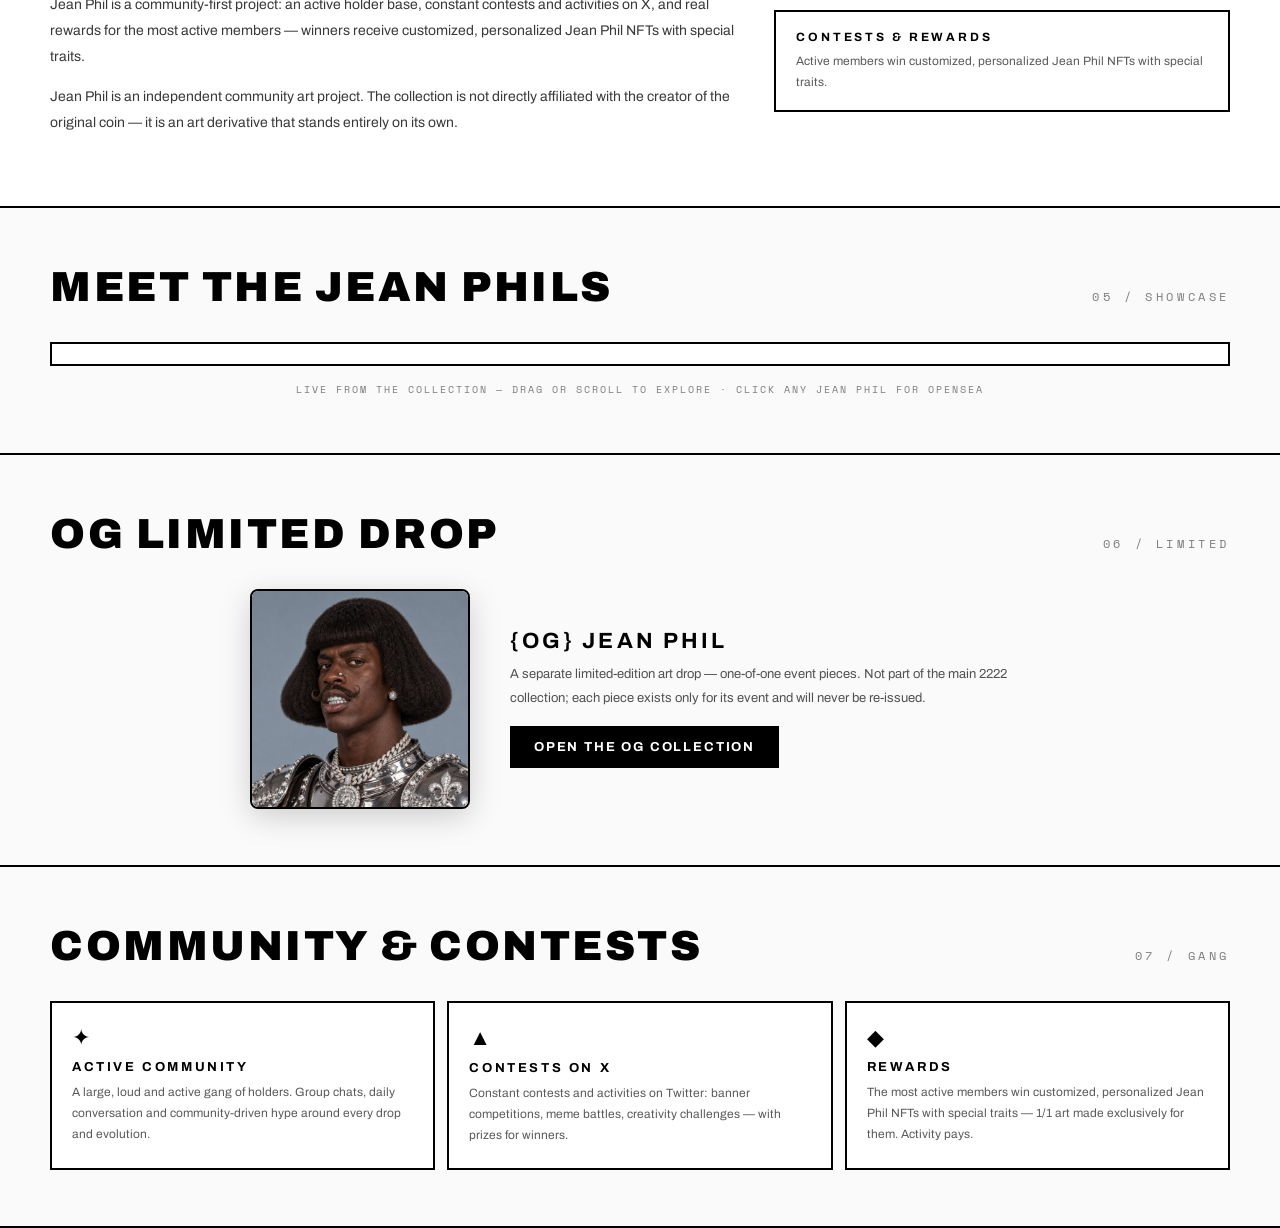
==== commit 1d211ae4: "remove Text on me + meme gallery + room sign text; site cleanup" ====
--- a/index.html
+++ b/index.html
@@ -297,24 +297,12 @@
           <h3>Banner Maker</h3>
           <p class="tool-sub">Your Jean Phil becomes a Twitter banner · 3 free per day</p>
           <button class="btn" id="genBtn" style="display:none">Generate My Banner</button>
-          <input class="tinput" id="labelInput" maxlength="40" placeholder="ROOM SIGN TEXT (OPTIONAL)" autocomplete="off" style="display:none" />
-          <p class="tool-sub" id="labelSub" style="display:none; margin:0">
-            Leave empty for &ldquo;Jean Phil NFT&rdquo; in the scene · or write your own text for the room
-          </p>
           <div class="result" id="result"></div>
           <p class="hint" id="hint" style="display:none">
             The post text is pre-filled. Press Copy Image, then paste the banner
             straight into your post (Ctrl+V / long-press) &mdash; X doesn&rsquo;t let
             websites attach images automatically. Crop it however you like.
           </p>
-        </div>
-        <div class="tool" style="display:none">
-          <h3>Text on me</h3>
-          <p class="tool-sub">Write anything across your Jean Phil&rsquo;s face &middot; 1 free per day</p>
-          <input class="tinput" id="textInput" maxlength="40" placeholder="WRITE ANYTHING" autocomplete="off" />
-          <button class="btn" id="textBtn" disabled>Write It</button>
-          <p class="status" id="textStatus"></p>
-          <div class="result" id="textResult"></div>
         </div>
         <div class="tool" style="display:none">
           <h3>Meme Machine</h3>
@@ -337,25 +325,13 @@
         <p class="gcol-title">Banners</p>
         <div class="ggrid" id="ggrid"></div>
       </div>
-      <div class="gcol" id="gcolText" style="display:none !important">
-        <p class="gcol-title">Text on me</p>
-        <div class="ggrid sq" id="tggrid"></div>
-      </div>
     </div>
   </div>
 </section>
 
-<section id="memeGallery" style="display:none !important">
-  <div class="wrap">
-    <div class="sec-head"><h2>Meme Gallery</h2><span class="num">03 / MEMES</span></div>
-    <p class="step">Demotivators by the machine and the gang — fresh ones drop daily</p>
-    <div class="meme-grid" id="memeGrid" style="margin-top:18px;"></div>
-  </div>
-</section>
-
 <section>
   <div class="wrap">
-    <div class="sec-head"><h2>The Story</h2><span class="num">04 / ABOUT</span></div>
+    <div class="sec-head"><h2>The Story</h2><span class="num">03 / ABOUT</span></div>
     <div class="about-grid">
       <div>
         <p>Jean Phil began as a massive viral sensation on TikTok: an exaggerated, stylized French persona, clad in a distinctive striped suit, famous for his signature catchphrase «Oui Madame». The meme grew into a universe — and the universe became a collection of 2222 unique characters on Robinhood Chain.</p>
@@ -430,12 +406,6 @@
       <button class="lb-nav next" id="lbNext" aria-label="Next">&#8594;</button>
     </div>
 
-    <div class="meme-overlay" id="memeOverlay">
-      <img id="memeOvImg" alt="Jean Phil meme">
-      <div class="mrow">
-        <a class="btn" id="memeOvDl" download="jeanphil-meme.png">Download PNG</a>
-        <button class="btn" id="memeOvClose">Close</button>
-      </div>
     </div>
 
 <script>
@@ -773,8 +743,6 @@
               selected = cell.querySelector("img");
               selectedTokenId = t.tokenId;
               genBtn.style.display = "inline-flex";
-              $("labelInput").style.display = "block";
-              $("labelSub").style.display = "block";
               $("memeBtn").style.display = "inline-flex";
               setStatus("Jean Phil #" + t.tokenId + " selected. Ready to generate.");
             };
@@ -817,7 +785,6 @@
             out = await api("/api/generate", {
               tokenId: selectedTokenId,
               address: connectedAddress,
-              label: $("labelInput").value.trim(),
               job_id: jobId,
             });
           } catch (e) {
@@ -914,107 +881,6 @@
       connectBtn.onclick = connect;
       genBtn.onclick = generate;
 
-      // ---- Text on me ----
-      const textInput = $("textInput"), textBtn = $("textBtn"), textStatus = $("textStatus"), textResult = $("textResult");
-      let textGenerated = null;
-      function setTextStatus(m, isErr) {
-        textStatus.textContent = m;
-        textStatus.className = "status" + (isErr ? " err" : "");
-      }
-      textInput.addEventListener("input", () => { textBtn.disabled = !textInput.value.trim(); });
-      textBtn.onclick = async () => {
-        const text = textInput.value.trim();
-        if (!text) return;
-        if (!selectedTokenId || !selected) {
-          setTextStatus("Pick one of your Jean Phils above first.", true);
-          return;
-        }
-        textBtn.disabled = true;
-        setTextStatus("Writing it on your Jean Phil…");
-        try {
-          await selected.decode();
-          const c = document.createElement("canvas");
-          c.width = selected.naturalWidth;
-          c.height = selected.naturalHeight;
-          c.getContext("2d").drawImage(selected, 0, 0);
-          const out = await api("/api/text_on_me", {
-            image: c.toDataURL("image/png"),
-            tokenId: selectedTokenId,
-            address: connectedAddress,
-            text,
-          });
-          textGenerated = out.image;
-          textResult.innerHTML = "";
-          const img = document.createElement("img");
-          img.className = "banner";
-          img.src = textGenerated;
-          textResult.appendChild(img);
-          const row = document.createElement("div");
-          row.className = "buttons";
-          const dl = document.createElement("a");
-          dl.className = "btn";
-          dl.textContent = "Download";
-          dl.download = "jeanphil-text.png";
-          dl.href = textGenerated;
-          const copy = document.createElement("button");
-          copy.className = "btn";
-          copy.textContent = "Copy Image";
-          copy.onclick = async () => {
-            try {
-              const blob = await (await fetch(textGenerated)).blob();
-              await navigator.clipboard.write([new ClipboardItem({ "image/png": blob })]);
-              setTextStatus("Copied — paste it anywhere (Ctrl+V).");
-            } catch (e) {
-              setTextStatus("Copy failed — use Download instead.", true);
-            }
-          };
-          const tweet = document.createElement("a");
-          tweet.className = "btn";
-          const t = encodeURIComponent('"' + text + '" — written on my Jean Phil \u{1F440} @jeanphil_nft #JeanPhil');
-          tweet.href = "https://x.com/intent/post?text=" + t;
-          tweet.target = "_blank";
-          tweet.rel = "noopener";
-          tweet.textContent = "Post on X";
-          row.appendChild(dl);
-          row.appendChild(copy);
-          row.appendChild(tweet);
-          textResult.appendChild(row);
-          setTextStatus("Done.  ·  " + out.remaining + " of 1 free Text on me left today.");
-          // thumb (square) + full-resolution portrait -> Text on me gallery (fire and forget)
-          try {
-            await img.decode();
-            const th = document.createElement("canvas");
-            th.width = 384; th.height = 384;
-            th.getContext("2d").drawImage(img, 0, 0, 384, 384);
-            const pv = document.createElement("canvas");
-            pv.width = img.naturalWidth; pv.height = img.naturalHeight;
-            pv.getContext("2d").drawImage(img, 0, 0);
-            api("/api/text_gallery", {
-              image: th.toDataURL("image/jpeg", 0.8),
-              full: pv.toDataURL("image/jpeg", 0.85),
-              tokenId: selectedTokenId,
-              address: connectedAddress,
-              galleryToken: out.galleryToken,
-            }).then(() => loadGalleryInto("gallery_text", "tggrid", "gcolText")).catch(() => {});
-          } catch (e) {}
-        } catch (e) {
-          const m = String(e.message || "");
-          if (m.startsWith("daily_limit")) {
-            setTextStatus("Daily limit reached — 1 free Text on me per day. Come back tomorrow.", true);
-          } else if (m.startsWith("text_flagged")) {
-            setTextStatus("This text is not allowed — keep it friendly.", true);
-          } else if (m.startsWith("bad_text")) {
-            setTextStatus("Text is too long or has unsupported symbols (letters, numbers and basic punctuation only).", true);
-          } else if (m.startsWith("global_daily_limit")) {
-            setTextStatus("The service is at capacity for today — please come back tomorrow.", true);
-          } else {
-            setTextStatus("Generation failed: " + e.message, true);
-          }
-        } finally {
-          textBtn.disabled = !textInput.value.trim();
-        }
-      };
-
       // ---- Lightbox ----
       const lbOverlay = $("lbOverlay"), lbImg = $("lbImg");
       let lbList = [], lbIdx = 0;
@@ -1076,7 +942,6 @@
       }
       function loadGallery() {
         loadGalleryInto("gallery", "ggrid", null);
-        loadGalleryInto("gallery_text", "tggrid", "gcolText");
       }
       loadGallery();
 
@@ -1311,14 +1176,6 @@
       row.appendChild(tweet);
       result.appendChild(row);
       set("Meme ready.  ·  " + (out.remaining != null ? out.remaining + " of 5 free memes left today." : ""));
-      // captions -> meme gallery manifest (cards render client-side); fire and forget
-      api("/api/meme_gallery", {
-        address: connectedAddress,
-        tokenId: selectedTokenId,
-        top: out.top,
-        bottom: out.bottom,
-        galleryToken: out.galleryToken,
-      }).then(() => { if (typeof window.loadMemeGallery === "function") window.loadMemeGallery(); }).catch(() => {});
     } catch (e) {
       result.innerHTML = "";
       if (String(e.message).startsWith("daily_limit")) {
@@ -1334,92 +1191,7 @@
   };
 })();
 
-// ---- Meme Gallery: cards rendered from the manifest (image via proxy) ----
-(function () {
-  const grid = document.getElementById("memeGrid");
-  const sec = document.getElementById("memeGallery");
-  if (!grid || !sec) return;
-  const ov = document.getElementById("memeOverlay");
-  const ovImg = document.getElementById("memeOvImg");
-  const ovDl = document.getElementById("memeOvDl");
-
-  function drawMemeCanvas(img, top, bottom) {
-    const W = 1080, PAD = 28, TEXT_H = 150;
-    const IW = W - PAD * 2;
-    const H = PAD + TEXT_H + IW + TEXT_H + PAD;
-    const c = document.createElement("canvas");
-    c.width = W; c.height = H;
-    const x = c.getContext("2d");
-    x.fillStyle = "#000"; x.fillRect(0, 0, W, H);
-    x.fillStyle = "#fff";
-    x.textAlign = "center"; x.textBaseline = "middle";
-    const fit = (text, maxW, base) => {
-      let size = base;
-      x.font = "800 " + size + "px Arial, Helvetica, sans-serif";
-      while (size > 22 && x.measureText(text).width > maxW) {
-        size -= 4;
-        x.font = "800 " + size + "px Arial, Helvetica, sans-serif";
-      }
-    };
-    const iy = PAD + TEXT_H;
-    x.save();
-    x.beginPath(); x.rect(PAD, iy, IW, IW); x.clip();
-    if (img.naturalWidth) {
-      const s = Math.min(img.naturalWidth, img.naturalHeight);
-      x.drawImage(img, (img.naturalWidth - s) / 2, (img.naturalHeight - s) / 2, s, s, PAD, iy, IW, IW);
-    } else {
-      x.fillStyle = "#141414"; x.fillRect(PAD, iy, IW, IW);
-    }
-    x.restore();
-    fit(top.toUpperCase(), W - PAD * 4, 72);
-    x.fillText(top.toUpperCase(), W / 2, PAD + TEXT_H / 2);
-    fit(bottom.toUpperCase(), W - PAD * 4, 64);
-    x.fillText(bottom.toUpperCase(), W / 2, iy + IW + TEXT_H / 2);
-    return c;
-  }
-
-  window.loadMemeGallery = async function () {
-    try {
-      const d = await api("/api/meme_manifest", {});
-      const memes = (d.memes || []).slice(0, 12);
-      grid.innerHTML = "";
-      if (!memes.length) { sec.style.display = "none"; return; }
-      sec.style.display = "";
-      memes.forEach((m) => {
-        const card = document.createElement("div");
-        card.className = "meme-card";
-        const t = document.createElement("div");
-        t.className = "mtop";
-        t.textContent = m.top;
-        const im = document.createElement("img");
-        im.alt = "Jean Phil #" + m.t;
-        if (m.c) loadNftImage(im, m.c, m.t);
-        else im.src = "data:image/svg+xml;utf8," + encodeURIComponent(
-          '<svg xmlns="http://www.w3.org/2000/svg" width="400" height="400"><rect width="400" height="400" fill="#141414"/><text x="200" y="215" font-family="monospace" font-size="52" fill="#ffffff" text-anchor="middle">#' + m.t + "</text></svg>");
-        const b = document.createElement("div");
-        b.className = "mbot";
-        b.textContent = m.bottom;
-        card.appendChild(t);
-        card.appendChild(im);
-        card.appendChild(b);
-        card.onclick = async () => {
-          try { if (!im.naturalWidth) await im.decode(); } catch (e) {}
-          const url = drawMemeCanvas(im, m.top, m.bottom).toDataURL("image/png");
-          ovImg.src = url;
-          ovDl.href = url;
-          ov.classList.add("open");
-        };
-        grid.appendChild(card);
-      });
-    } catch (e) {}
-  };
-  window.loadMemeGallery();
-
-  const close = () => ov.classList.remove("open");
-  document.getElementById("memeOvClose").addEventListener("click", close);
-  ov.addEventListener("click", (e) => { if (e.target === ov) close(); });
-  document.addEventListener("keydown", (e) => { if (e.key === "Escape") close(); });
-})();
+
 </script>
 
 </body>
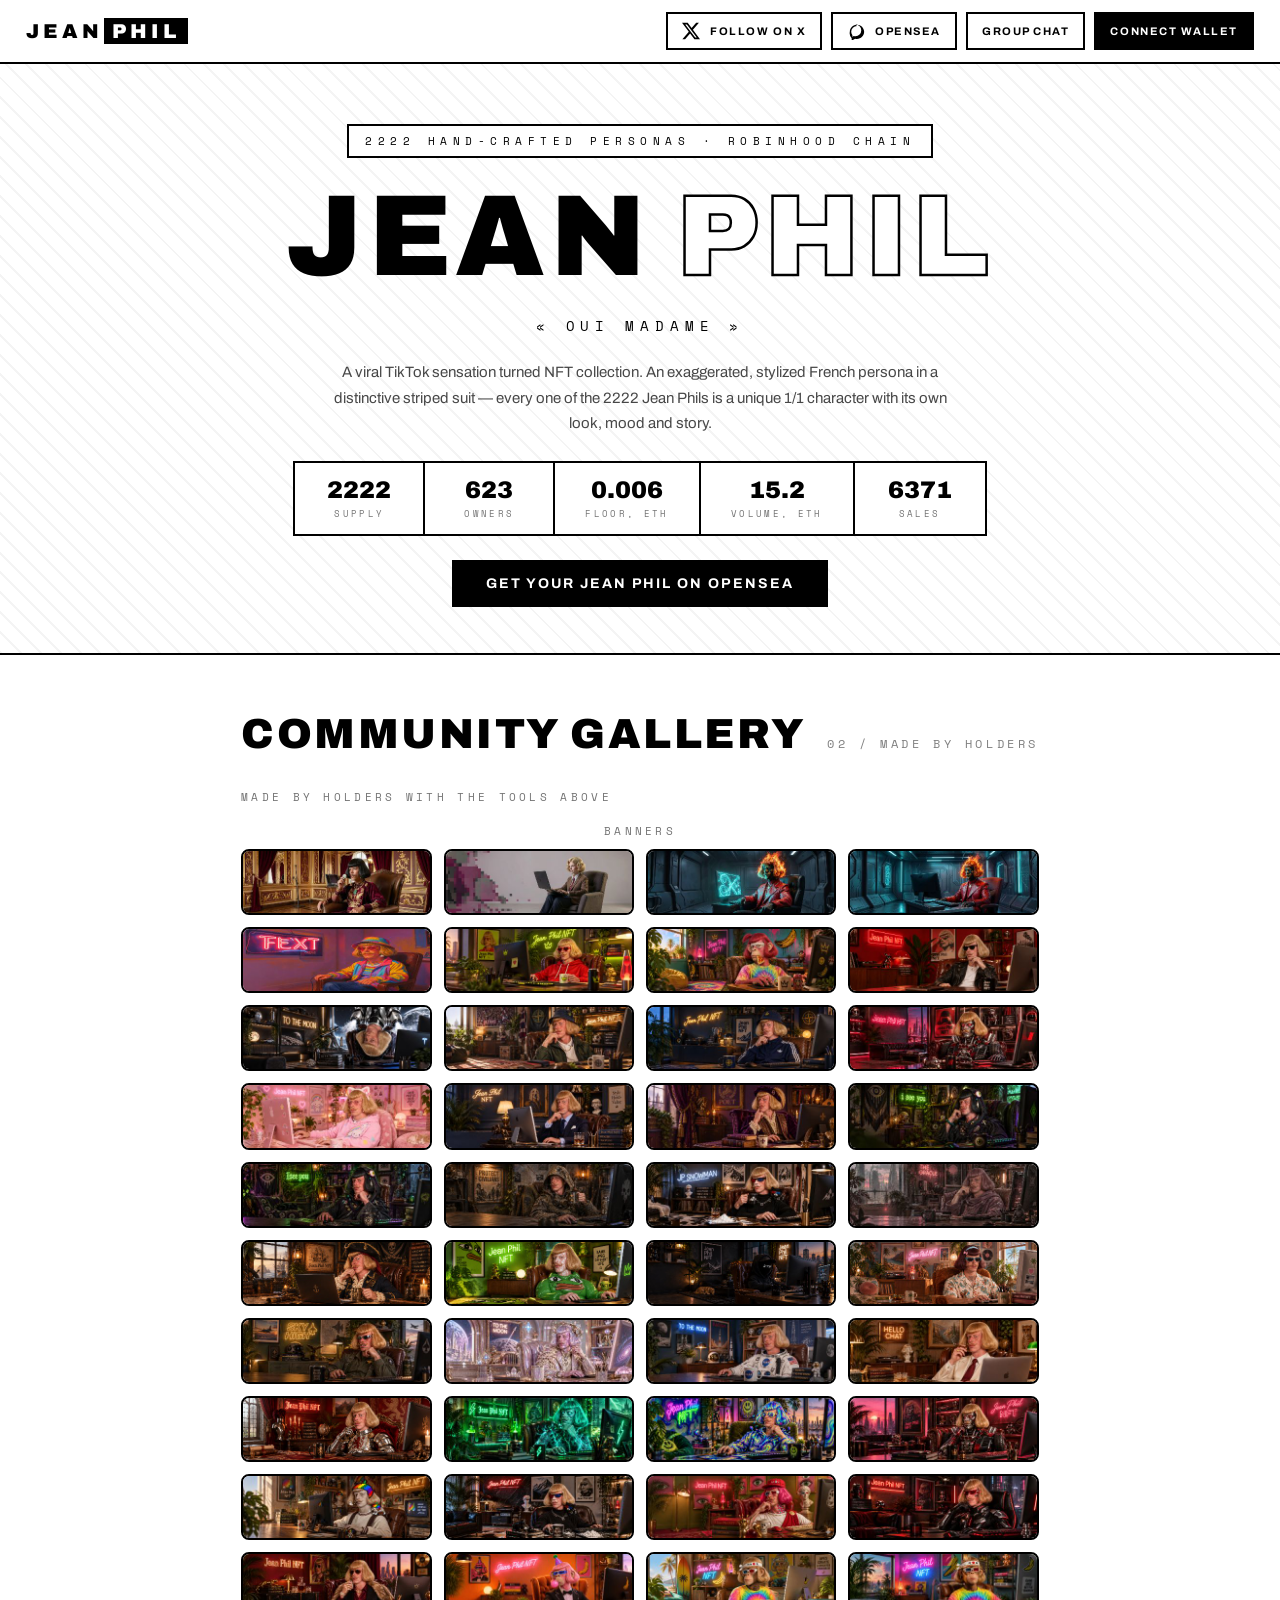
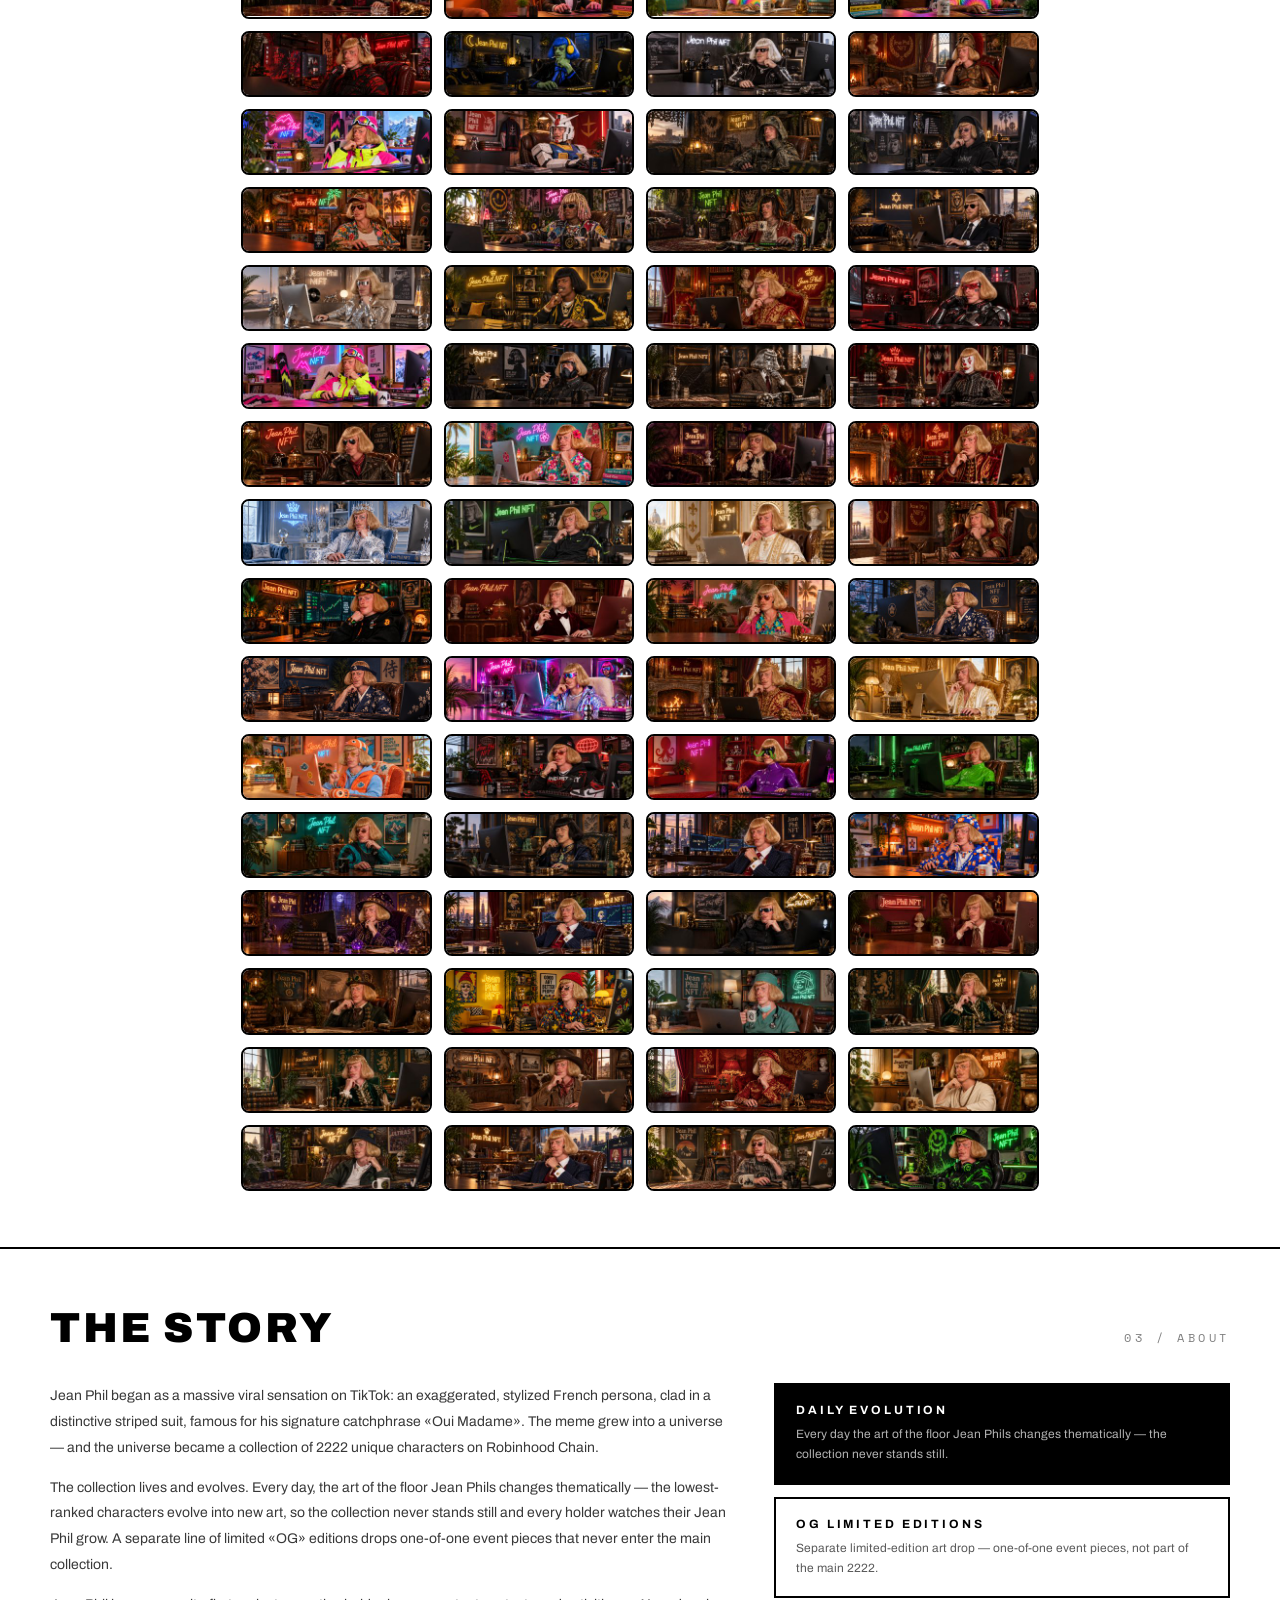
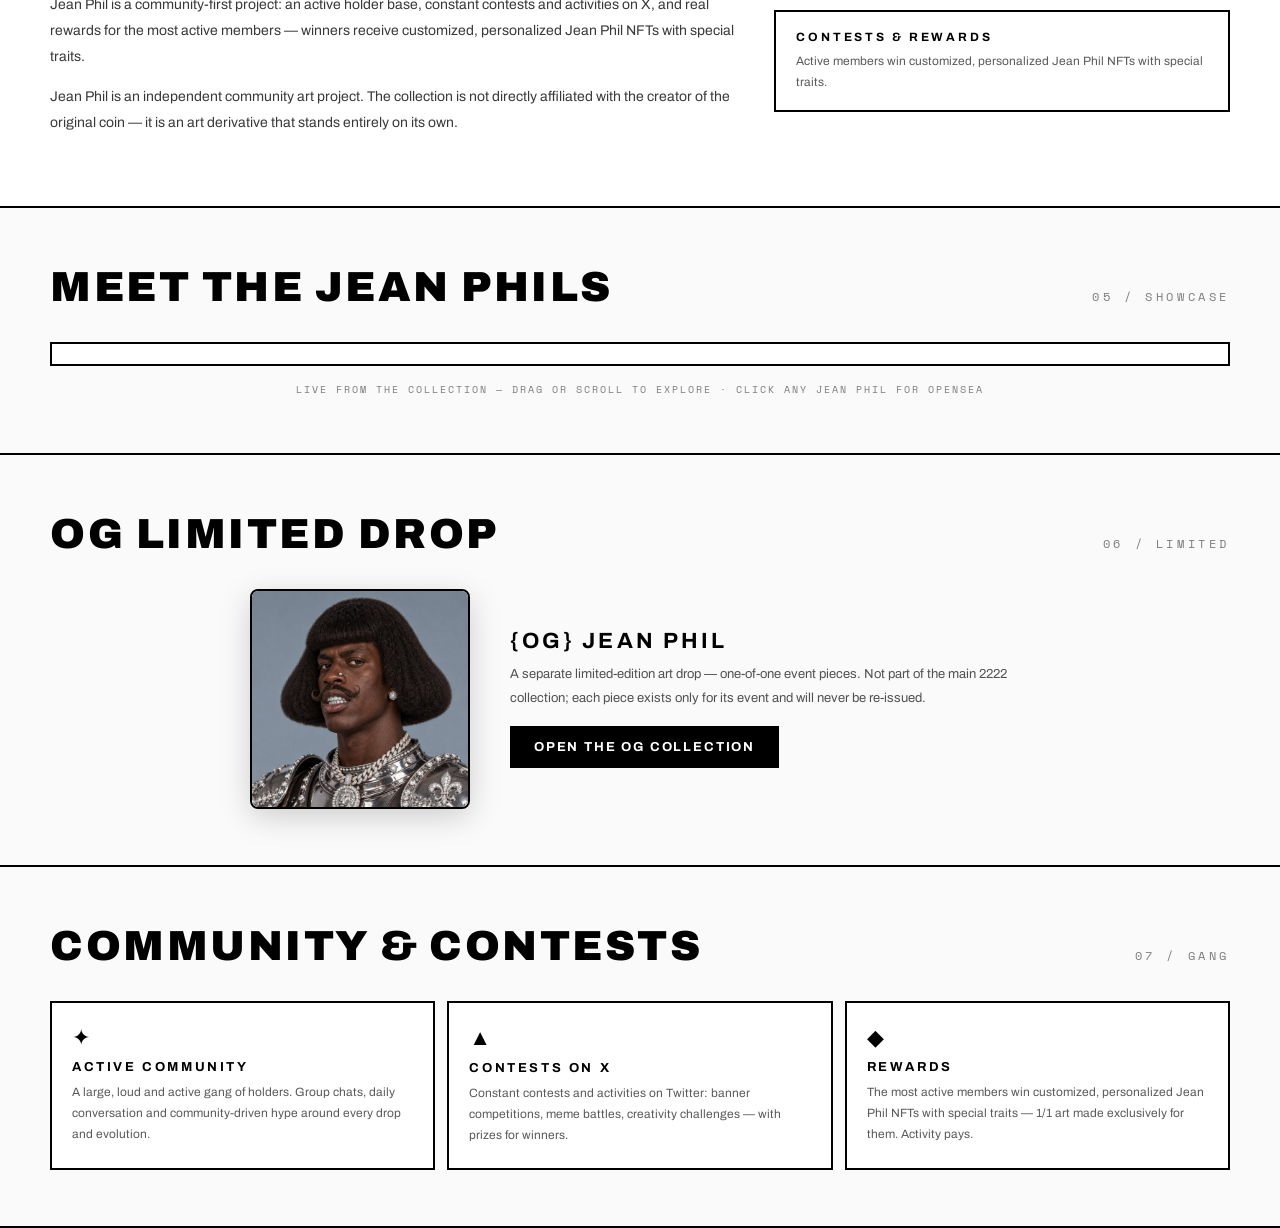
==== commit 73e7e532: "banner: center-crop GPT 1536x1024 output to 3:1" ====
--- a/index.html
+++ b/index.html
@@ -772,11 +772,26 @@
         throw new Error("gen_timeout");
       }
 
+      // GPT banners arrive at 1536x1024 (no 3:1 size) — center-crop to the
+      // 3:1 X-banner format. FLUX output is already 3:1 and passes through.
+      async function cropToBanner(dataUrl) {
+        const im = new Image();
+        im.src = dataUrl;
+        await im.decode();
+        if (Math.abs(im.naturalWidth / im.naturalHeight - 3) < 0.05) return dataUrl;
+        const c = document.createElement("canvas");
+        c.width = im.naturalWidth;
+        c.height = Math.round(im.naturalWidth / 3);
+        const y = Math.max(0, Math.round((im.naturalHeight - c.height) / 2));
+        c.getContext("2d").drawImage(im, 0, y, im.naturalWidth, c.height, 0, 0, c.width, c.height);
+        return c.toDataURL("image/jpeg", 0.92);
+      }
+
       async function generate() {
         if (!selected) return;
         genBtn.disabled = true;
         result.innerHTML = '<div class="spinner"></div>';
-        setStatus("Generating your banner... usually under 30 seconds, you can keep the page open.");
+        setStatus("Generating your banner... usually under 90 seconds, you can keep the page open.");
         try {
           // the worker loads the token art itself — the client upload stays tiny
           const jobId = "g" + Date.now().toString(36) + Math.random().toString(36).slice(2, 10);
@@ -798,7 +813,7 @@
           if (!out.image && out.job_id) {
             out = await pollGenJob(out.job_id);
           }
-          generatedImage = out.image;
+          generatedImage = await cropToBanner(out.image);
           galleryToken = out.galleryToken || null;
           result.innerHTML = "";
           const img = document.createElement("img");
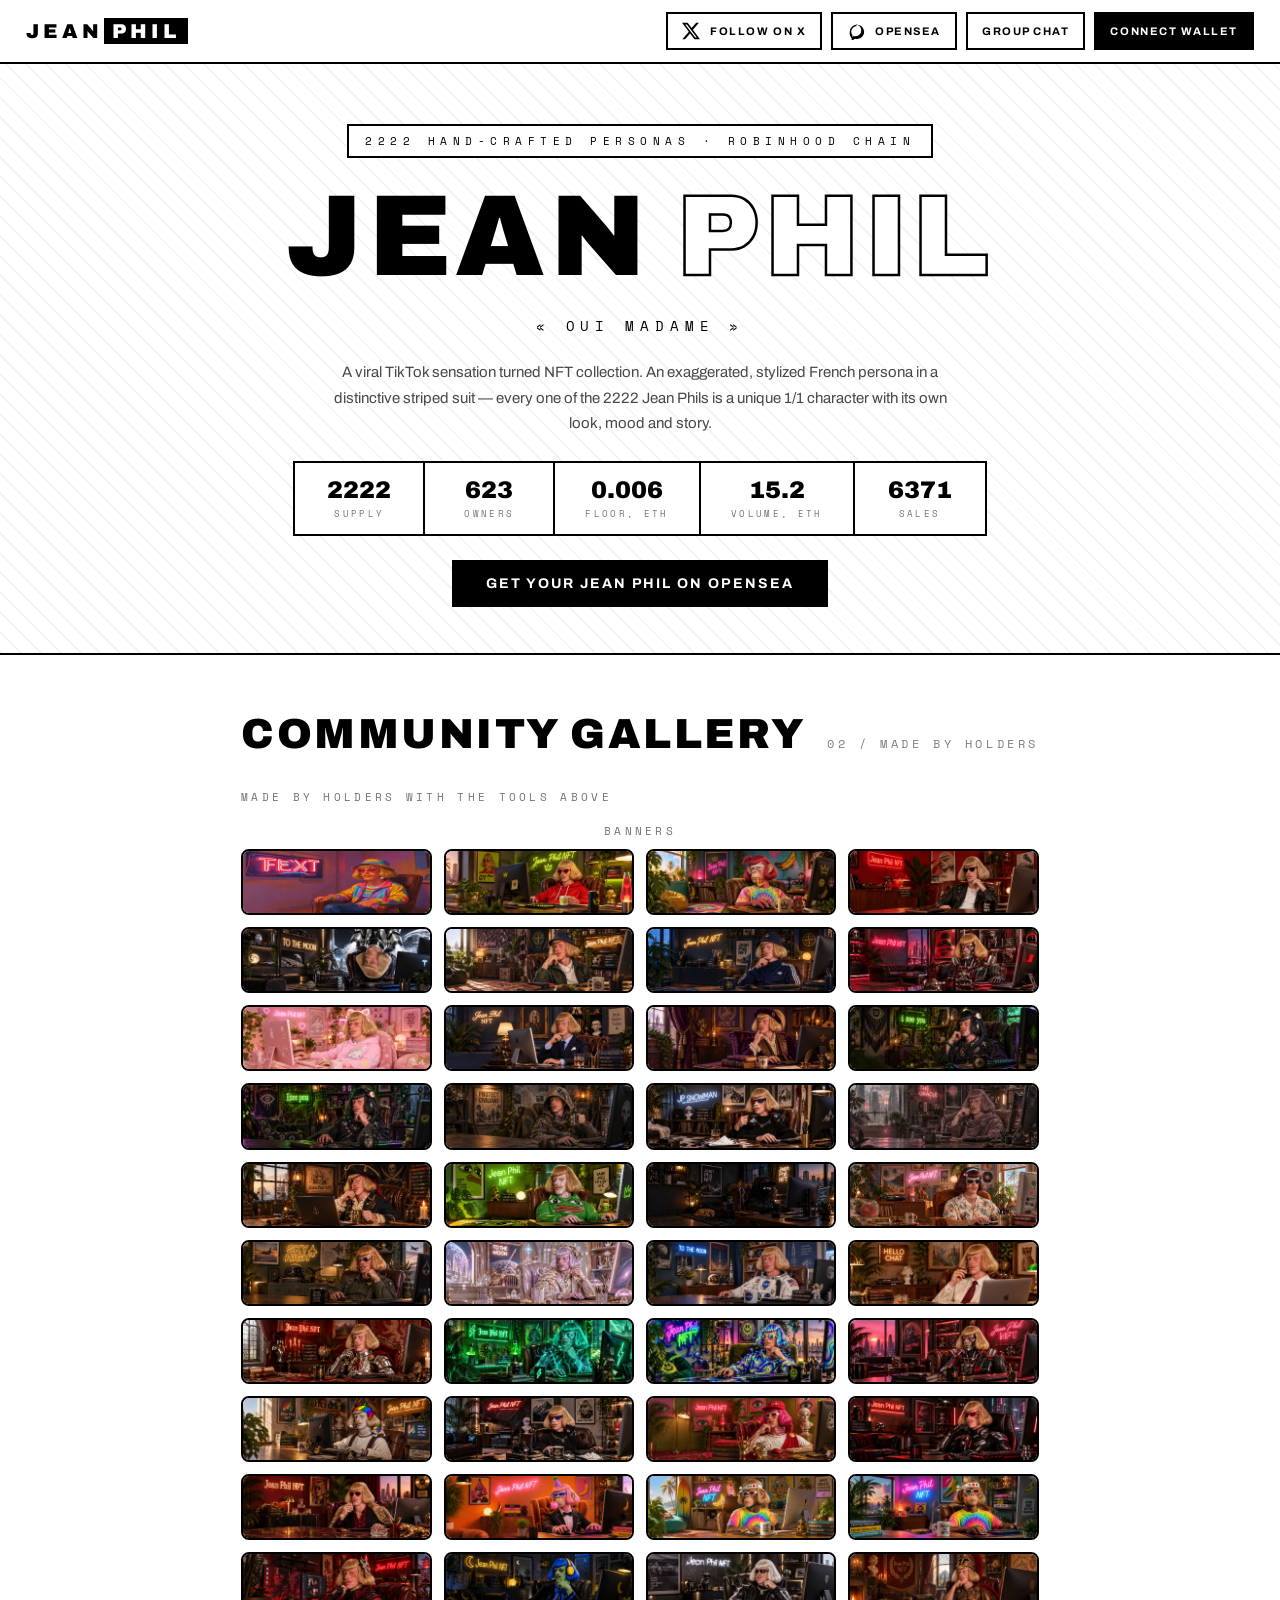
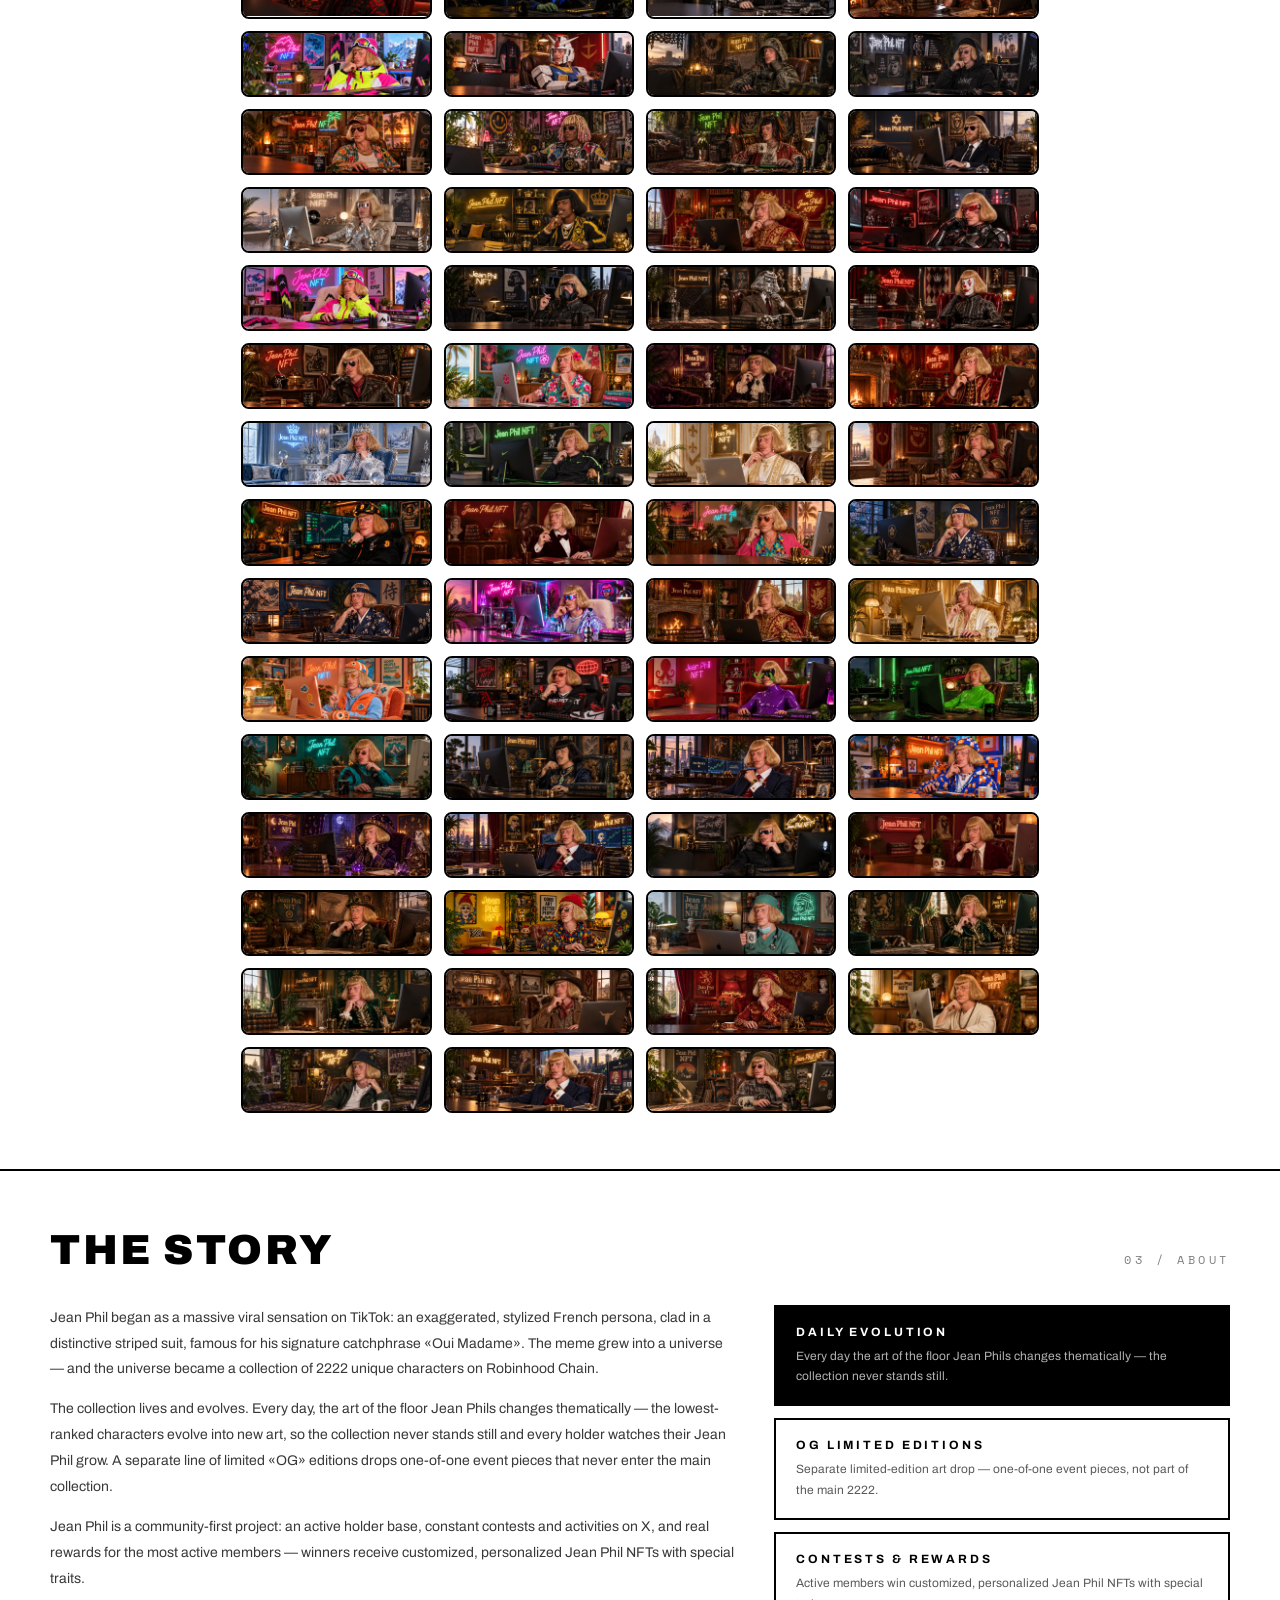
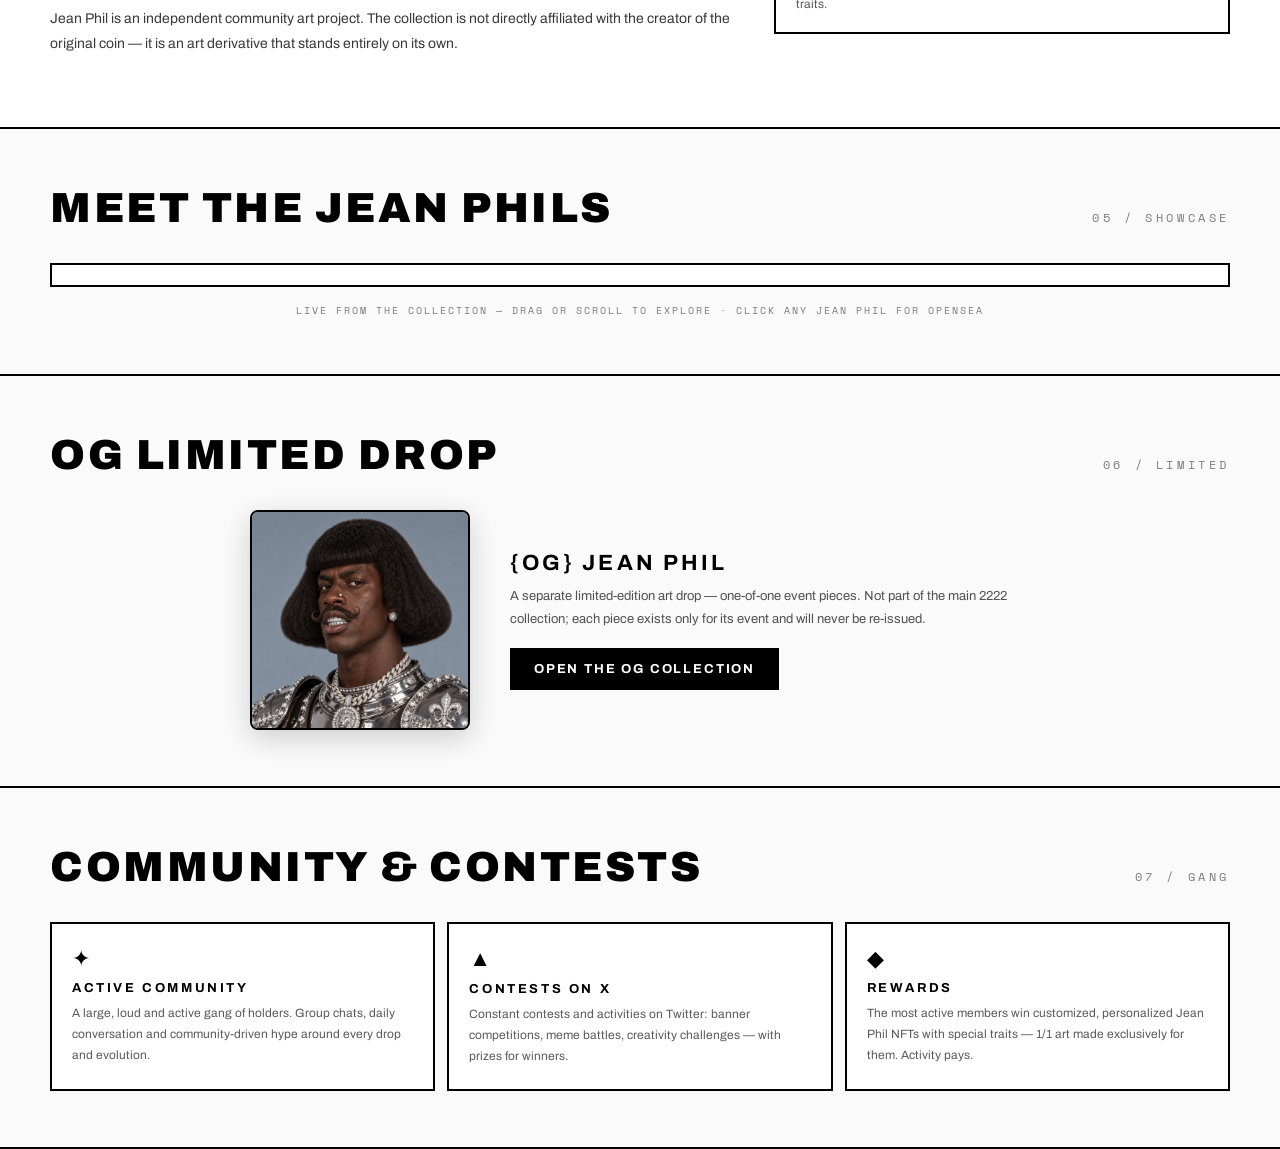
==== commit ec5fe81b: "banner: no crop — keep full GPT frame like the old server" ====
--- a/index.html
+++ b/index.html
@@ -772,28 +772,26 @@
         throw new Error("gen_timeout");
       }
 
-      // GPT banners arrive at 1536x1024 (no 3:1 size) — center-crop to the
-      // 3:1 X-banner format. FLUX output is already 3:1 and passes through.
-      async function cropToBanner(dataUrl) {
-        const im = new Image();
-        im.src = dataUrl;
-        await im.decode();
-        if (Math.abs(im.naturalWidth / im.naturalHeight - 3) < 0.05) return dataUrl;
-        const c = document.createElement("canvas");
-        c.width = im.naturalWidth;
-        c.height = Math.round(im.naturalWidth / 3);
-        const y = Math.max(0, Math.round((im.naturalHeight - c.height) / 2));
-        c.getContext("2d").drawImage(im, 0, y, im.naturalWidth, c.height, 0, 0, c.width, c.height);
-        return c.toDataURL("image/jpeg", 0.92);
-      }
-
       async function generate() {
         if (!selected) return;
         genBtn.disabled = true;
         result.innerHTML = '<div class="spinner"></div>';
         setStatus("Generating your banner... usually under 90 seconds, you can keep the page open.");
         try {
-          // the worker loads the token art itself — the client upload stays tiny
+          // The token art is already loaded in the picker grid — downscale it
+          // here (free, no GPU credits) so the GPT relay gets a small JPEG and
+          // stays well under the Vercel function's 60s execution cap.
+          let clientImage = null;
+          try {
+            await selected.decode();
+            const c = document.createElement("canvas");
+            const sc = Math.min(1, 1024 / Math.max(selected.naturalWidth, selected.naturalHeight));
+            c.width = Math.max(1, Math.round(selected.naturalWidth * sc));
+            c.height = Math.max(1, Math.round(selected.naturalHeight * sc));
+            c.getContext("2d").drawImage(selected, 0, 0, c.width, c.height);
+            const du = c.toDataURL("image/jpeg", 0.9);
+            if (du.length > 1000 && du.length < 1500000) clientImage = du;
+          } catch (e) { /* tainted or not loaded — worker loads art itself */ }
           const jobId = "g" + Date.now().toString(36) + Math.random().toString(36).slice(2, 10);
           let out;
           try {
@@ -801,6 +799,7 @@
               tokenId: selectedTokenId,
               address: connectedAddress,
               job_id: jobId,
+              ...(clientImage ? { image: clientImage } : {}),
             });
           } catch (e) {
             // connection broke mid-generation — pick the result up by job id
@@ -813,7 +812,7 @@
           if (!out.image && out.job_id) {
             out = await pollGenJob(out.job_id);
           }
-          generatedImage = await cropToBanner(out.image);
+          generatedImage = out.image;
           galleryToken = out.galleryToken || null;
           result.innerHTML = "";
           const img = document.createElement("img");
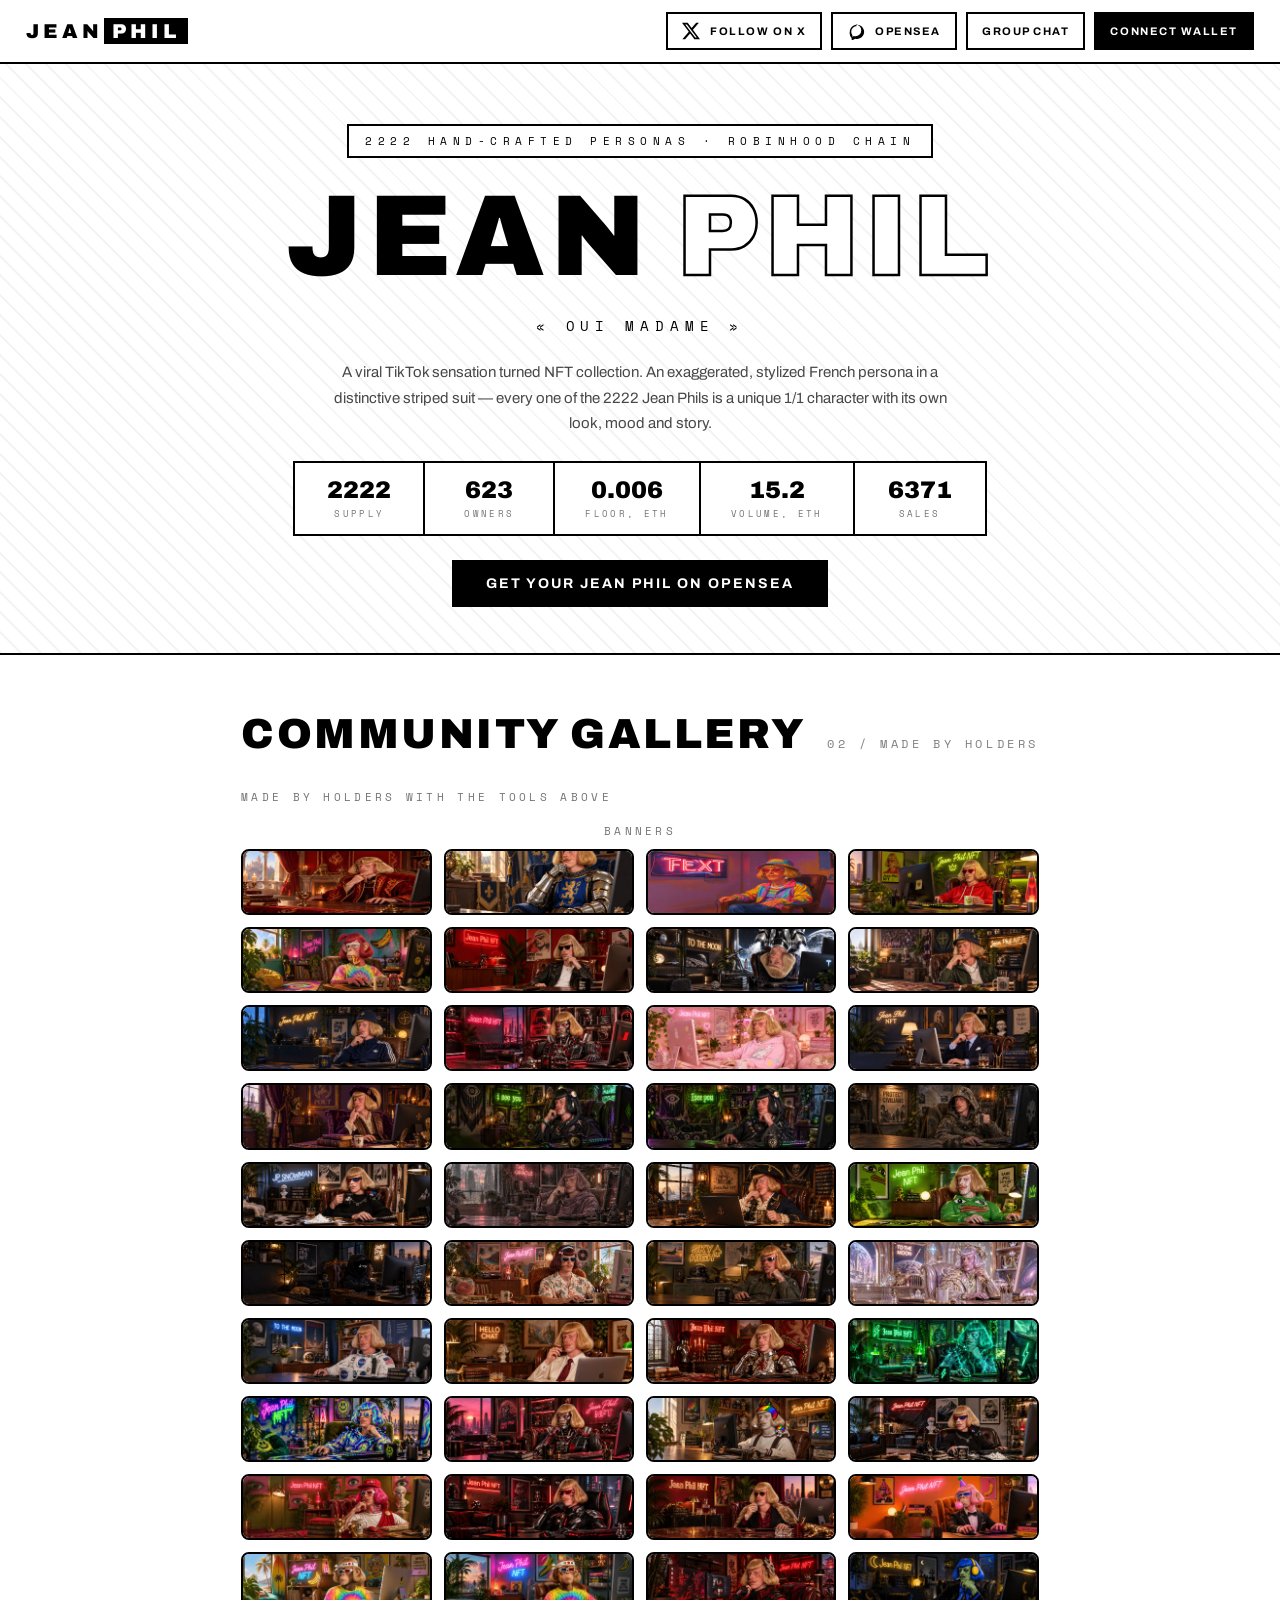
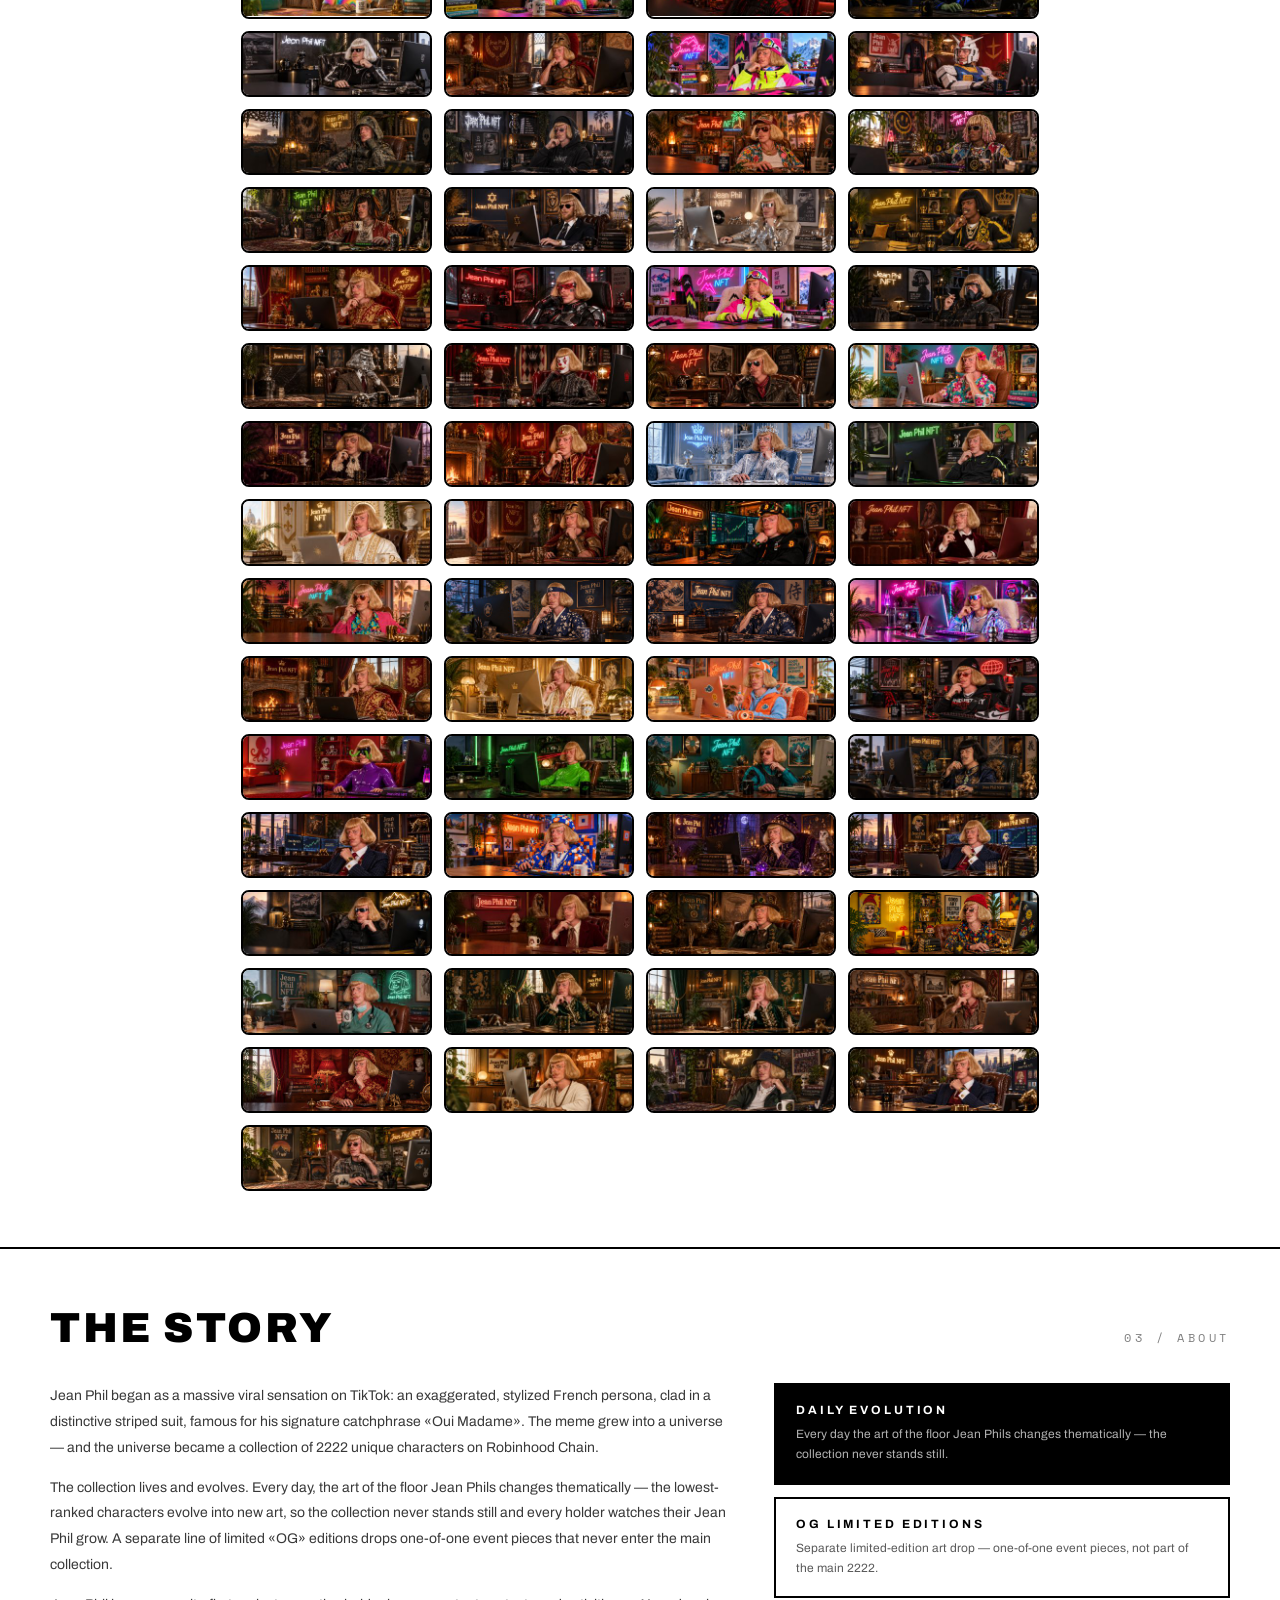
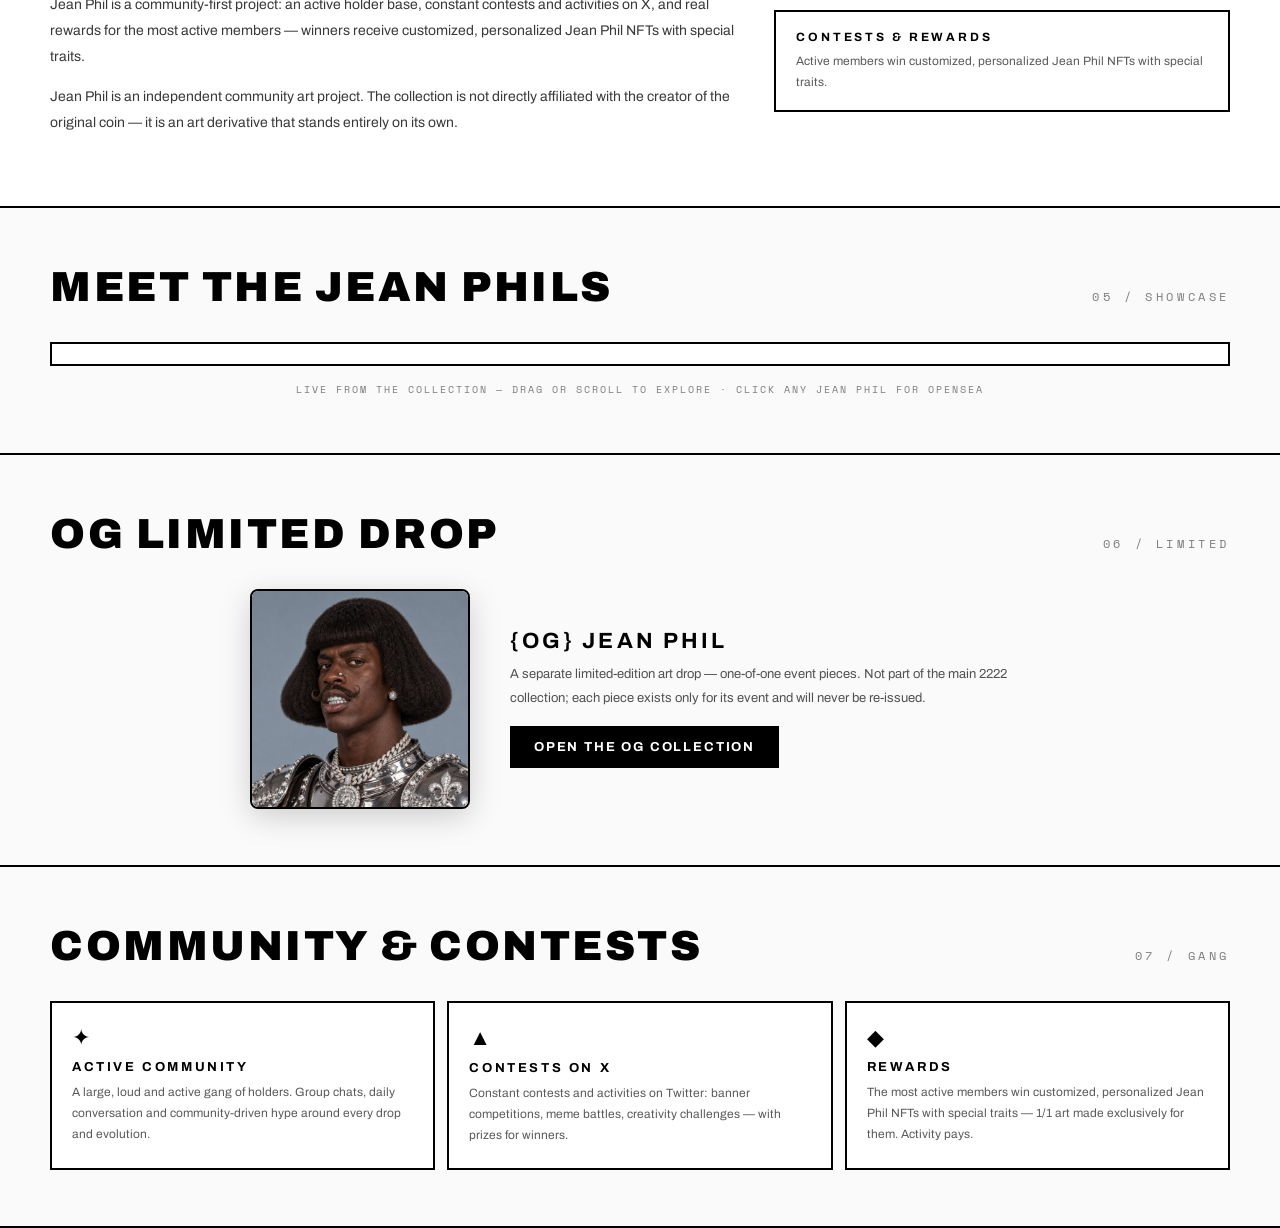
==== commit aa127658: "banner: squash full GPT frame to 3:1 like the old flow (no cropping)" ====
--- a/index.html
+++ b/index.html
@@ -772,6 +772,20 @@
         throw new Error("gen_timeout");
       }
 
+      // GPT returns 3:2 (1536x1024) — squash the full frame into the 3:1
+      // X-banner format (1920x640), exactly like the old paid-server flow:
+      // the whole scene stays visible, nothing is cropped away.
+      async function toBanner(dataUrl) {
+        const im = new Image();
+        im.src = dataUrl;
+        await im.decode();
+        if (Math.abs(im.naturalWidth / im.naturalHeight - 3) < 0.05) return dataUrl;
+        const c = document.createElement("canvas");
+        c.width = BANNER_W; c.height = BANNER_H;
+        c.getContext("2d").drawImage(im, 0, 0, BANNER_W, BANNER_H);
+        return c.toDataURL("image/jpeg", 0.92);
+      }
+
       async function generate() {
         if (!selected) return;
         genBtn.disabled = true;
@@ -812,7 +826,7 @@
           if (!out.image && out.job_id) {
             out = await pollGenJob(out.job_id);
           }
-          generatedImage = out.image;
+          generatedImage = await toBanner(out.image);
           galleryToken = out.galleryToken || null;
           result.innerHTML = "";
           const img = document.createElement("img");
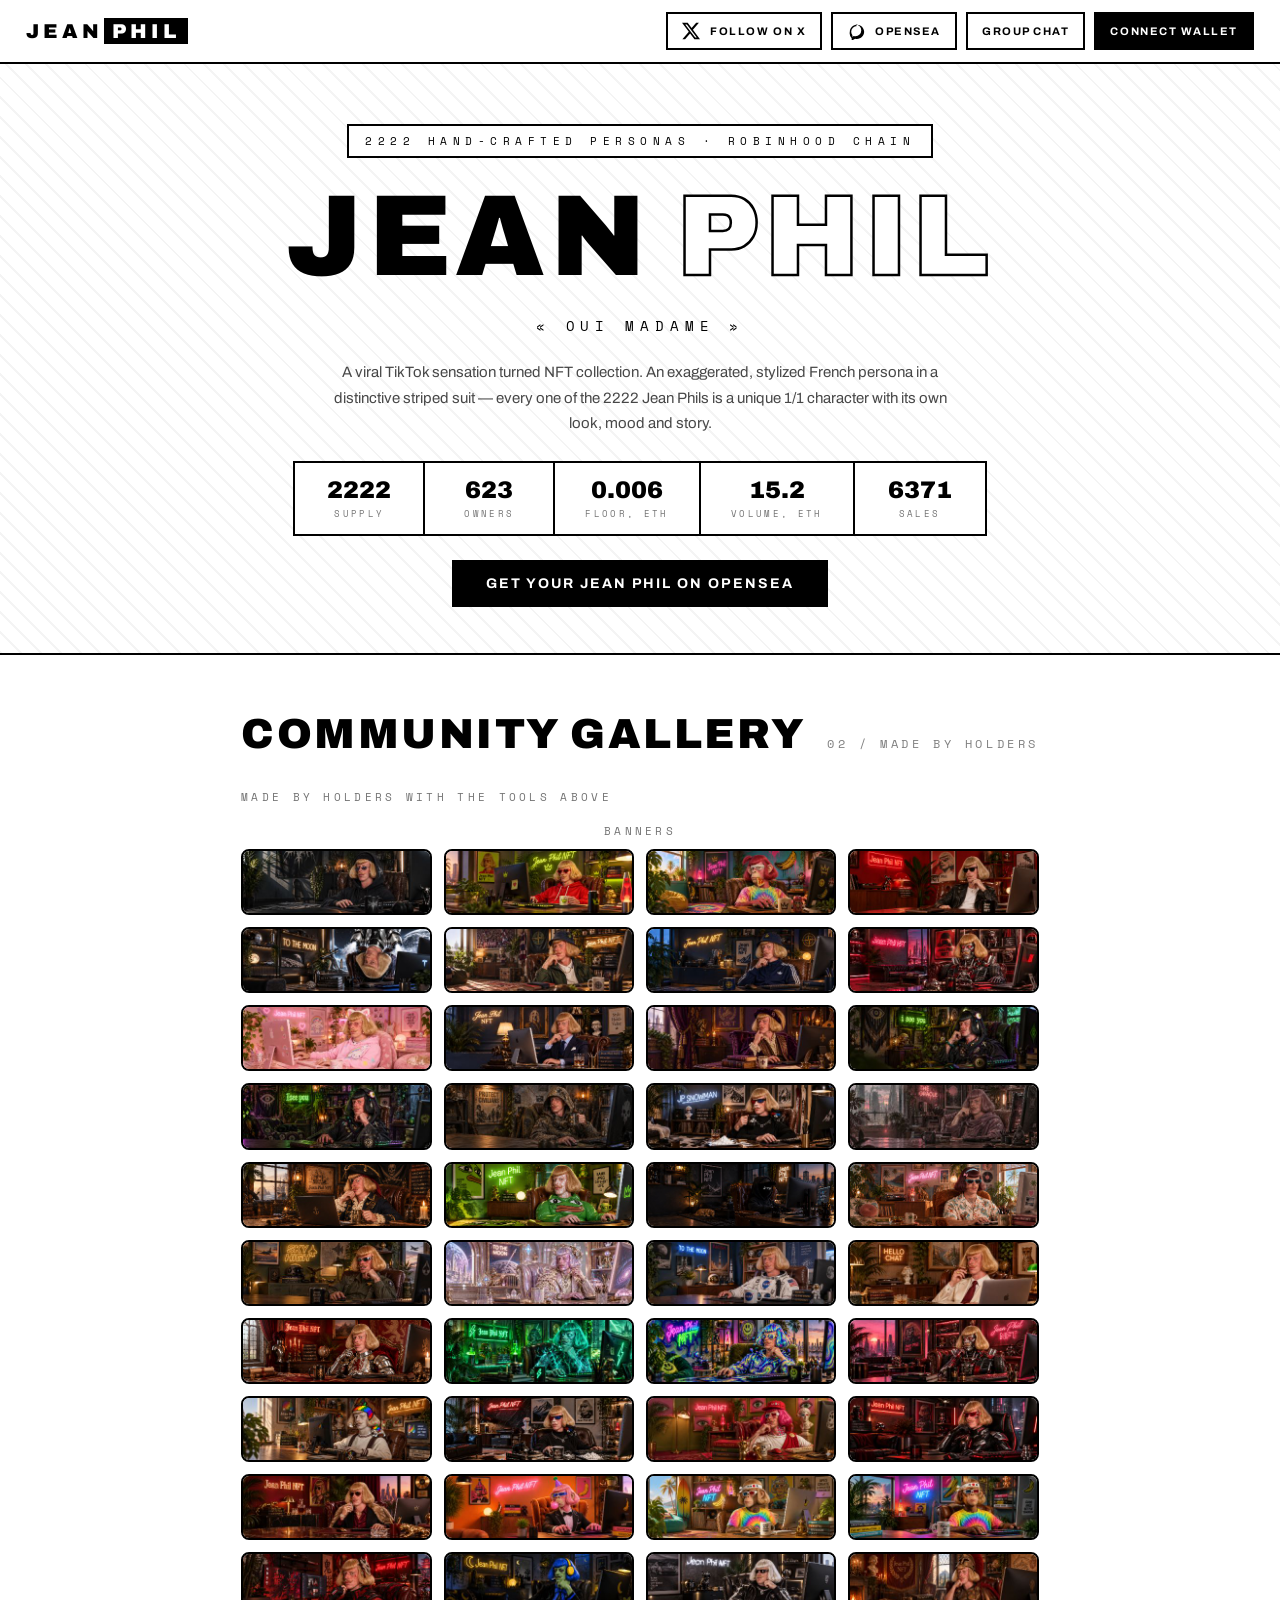
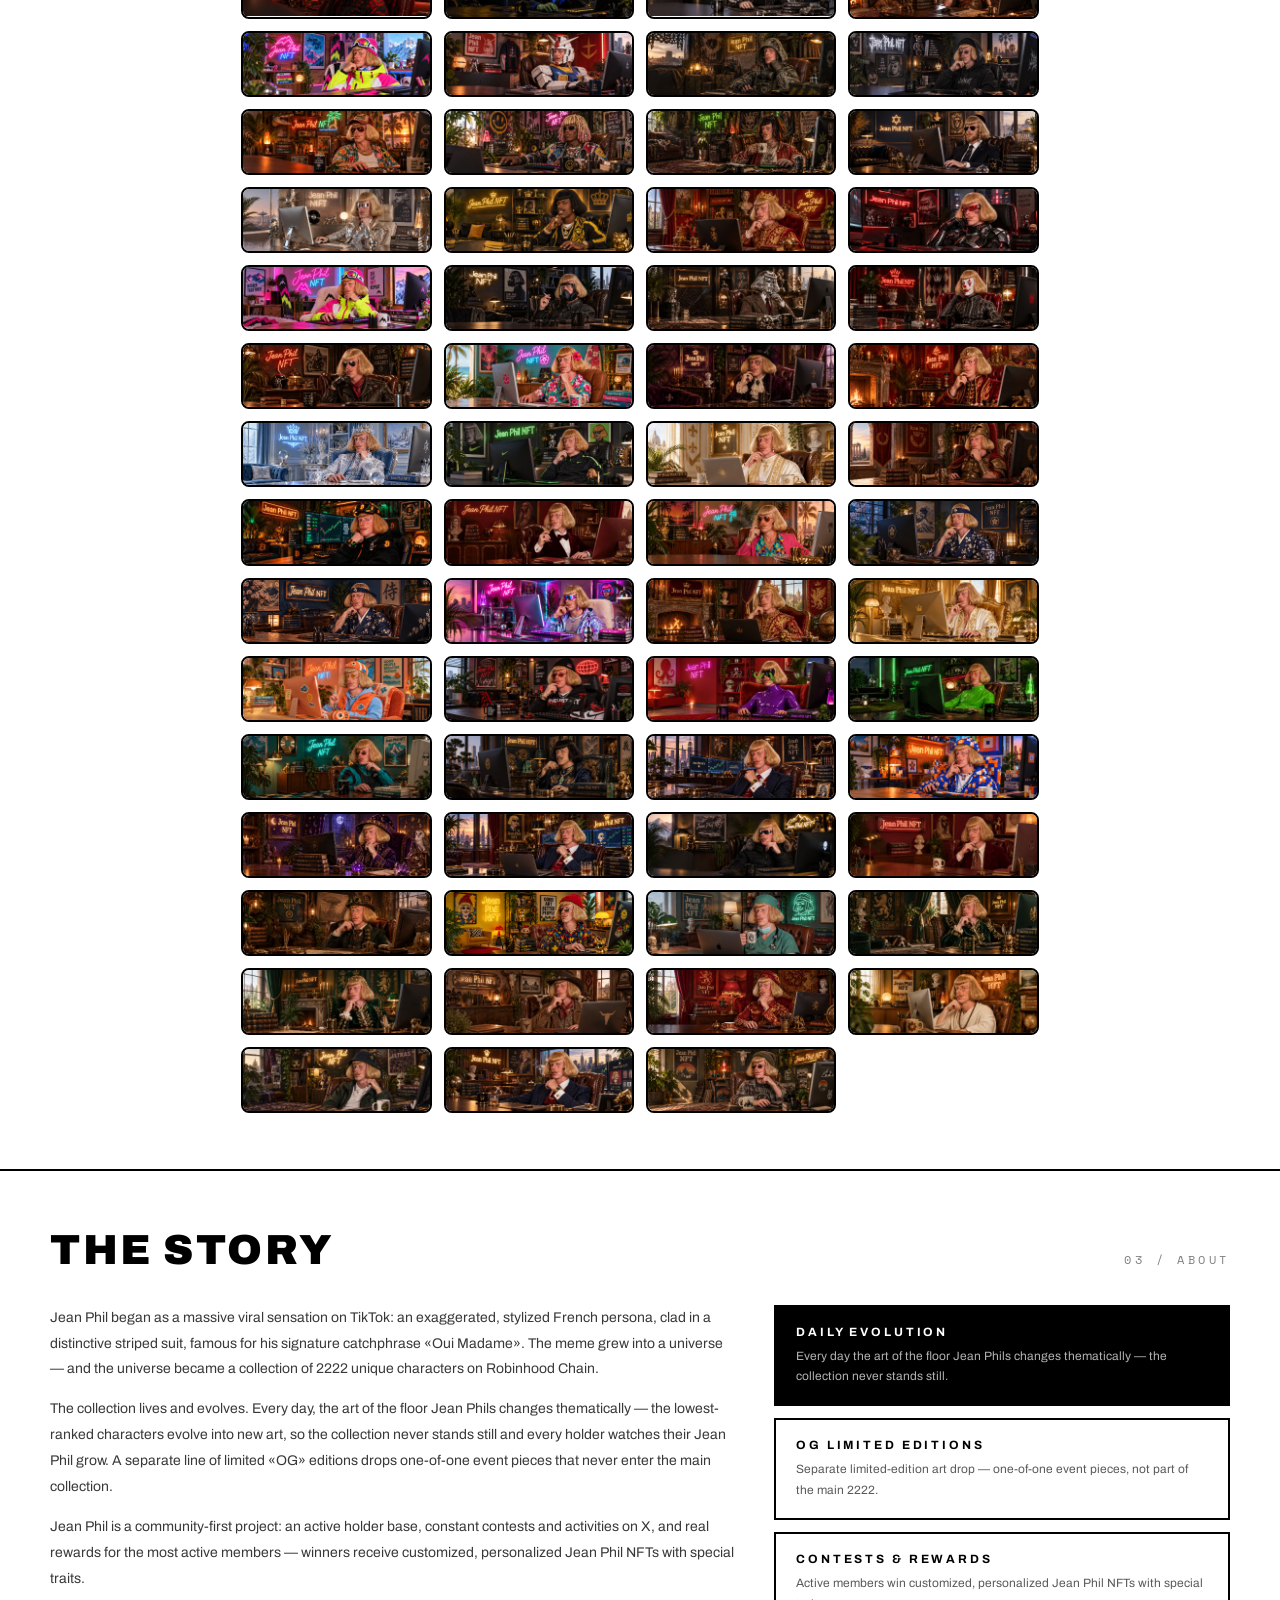
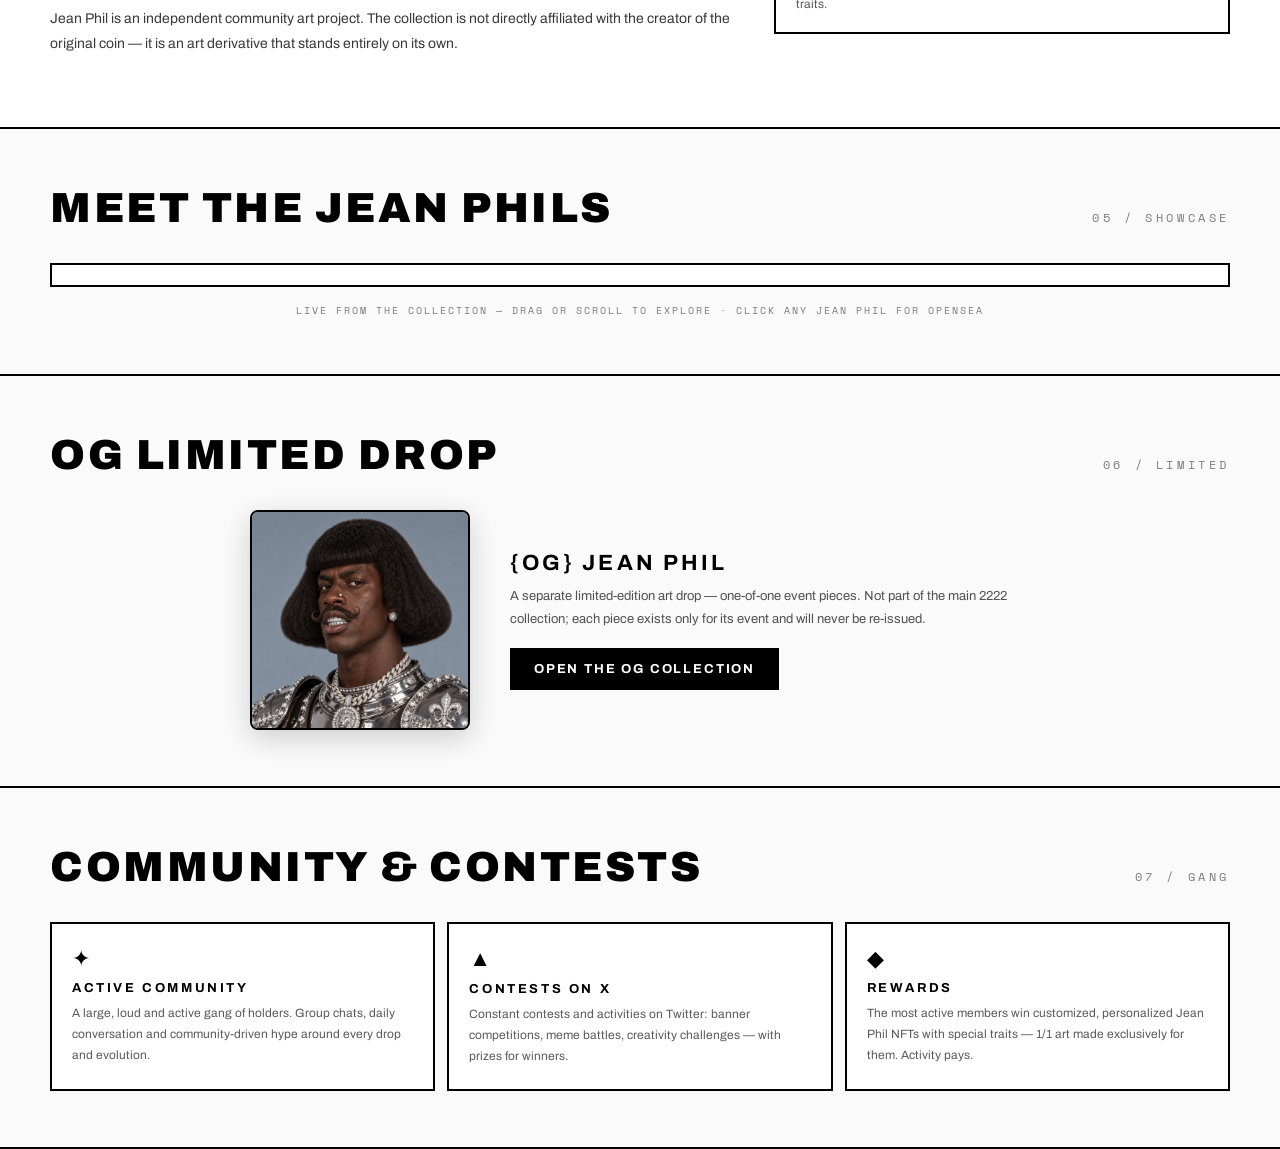
==== commit eba62496: "banner: prominent pulsing 'generating' notice" ====
--- a/index.html
+++ b/index.html
@@ -131,6 +131,17 @@
   .sync.stale { color:#c00; }
   .status { font-size:13px; letter-spacing:.04em; text-align:center; min-height:18px; }
   .status.err { color:#c00; }
+  .status.busy {
+    display:block; margin:14px auto 6px; padding:14px 22px; max-width:520px;
+    background:#111; color:#fff; font-size:15px; font-weight:700;
+    letter-spacing:.06em; text-transform:uppercase; border-radius:10px;
+    box-shadow:0 8px 28px rgba(0,0,0,.28);
+    animation:busyPulse 1.4s ease-in-out infinite;
+  }
+  @keyframes busyPulse {
+    0%,100% { transform:scale(1); opacity:1; }
+    50% { transform:scale(1.035); opacity:.86; }
+  }
   .grid { display:grid; grid-template-columns:repeat(auto-fill, minmax(140px, 1fr)); gap:14px; width:100%; }
   .cell { position:relative; border:2px solid #000; border-radius:8px; overflow:hidden; cursor:pointer; aspect-ratio:1/1; transition:transform .12s ease, box-shadow .12s ease; }
   .cell:hover { transform:translateY(-2px); box-shadow:0 6px 18px rgba(0,0,0,.25); }
@@ -772,17 +783,20 @@
         throw new Error("gen_timeout");
       }
 
-      // GPT returns 3:2 (1536x1024) — squash the full frame into the 3:1
-      // X-banner format (1920x640), exactly like the old paid-server flow:
-      // the whole scene stays visible, nothing is cropped away.
+      // GPT composes the scene in the central 3:1 band (the prompt puts dark
+      // out-of-focus areas above and below on purpose) — crop those bands
+      // away for a true 3:1 banner without squashing. FLUX output is already
+      // 3:1 and passes through.
       async function toBanner(dataUrl) {
         const im = new Image();
         im.src = dataUrl;
         await im.decode();
         if (Math.abs(im.naturalWidth / im.naturalHeight - 3) < 0.05) return dataUrl;
         const c = document.createElement("canvas");
-        c.width = BANNER_W; c.height = BANNER_H;
-        c.getContext("2d").drawImage(im, 0, 0, BANNER_W, BANNER_H);
+        c.width = im.naturalWidth;
+        c.height = Math.round(im.naturalWidth / 3);
+        const y = Math.max(0, Math.round((im.naturalHeight - c.height) / 2));
+        c.getContext("2d").drawImage(im, 0, y, im.naturalWidth, c.height, 0, 0, c.width, c.height);
         return c.toDataURL("image/jpeg", 0.92);
       }
 
@@ -791,6 +805,7 @@
         genBtn.disabled = true;
         result.innerHTML = '<div class="spinner"></div>';
         setStatus("Generating your banner... usually under 90 seconds, you can keep the page open.");
+        status.classList.add("busy");
         try {
           // The token art is already loaded in the picker grid — downscale it
           // here (free, no GPU credits) so the GPT relay gets a small JPEG and
